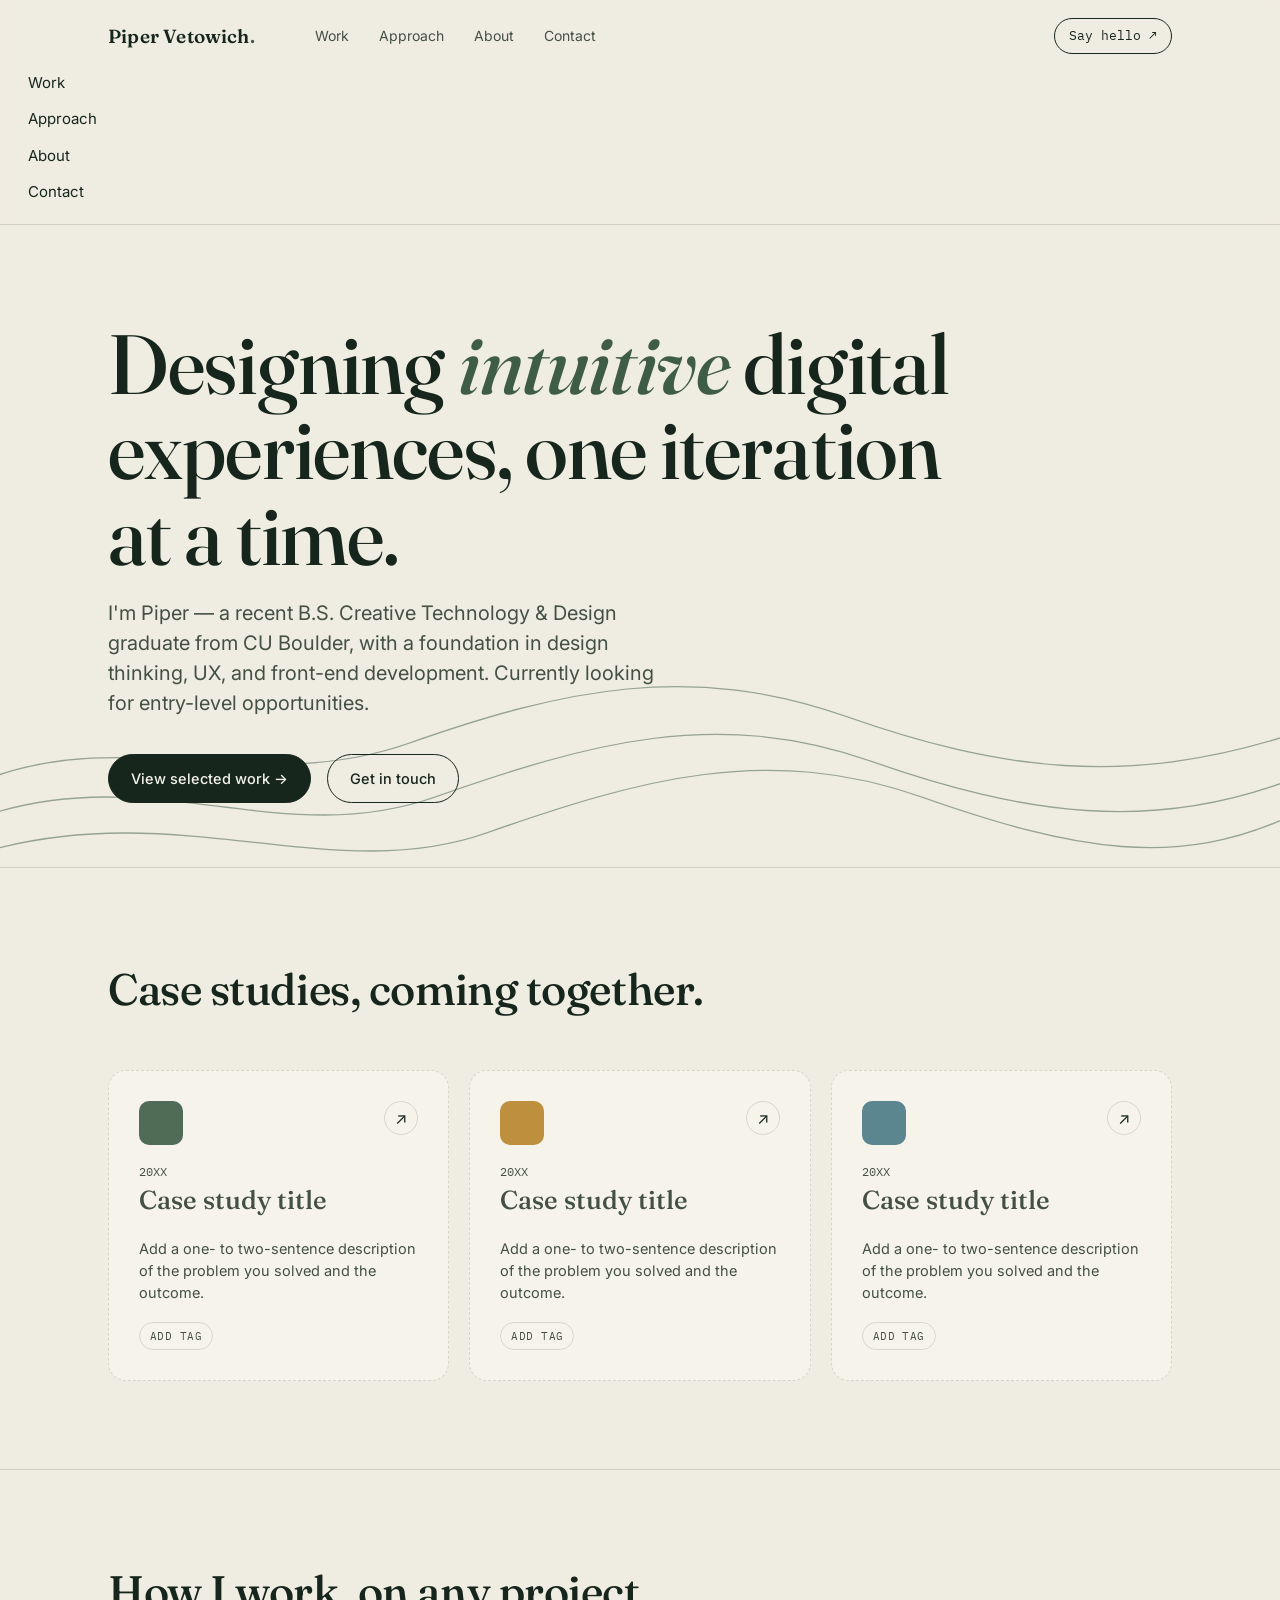
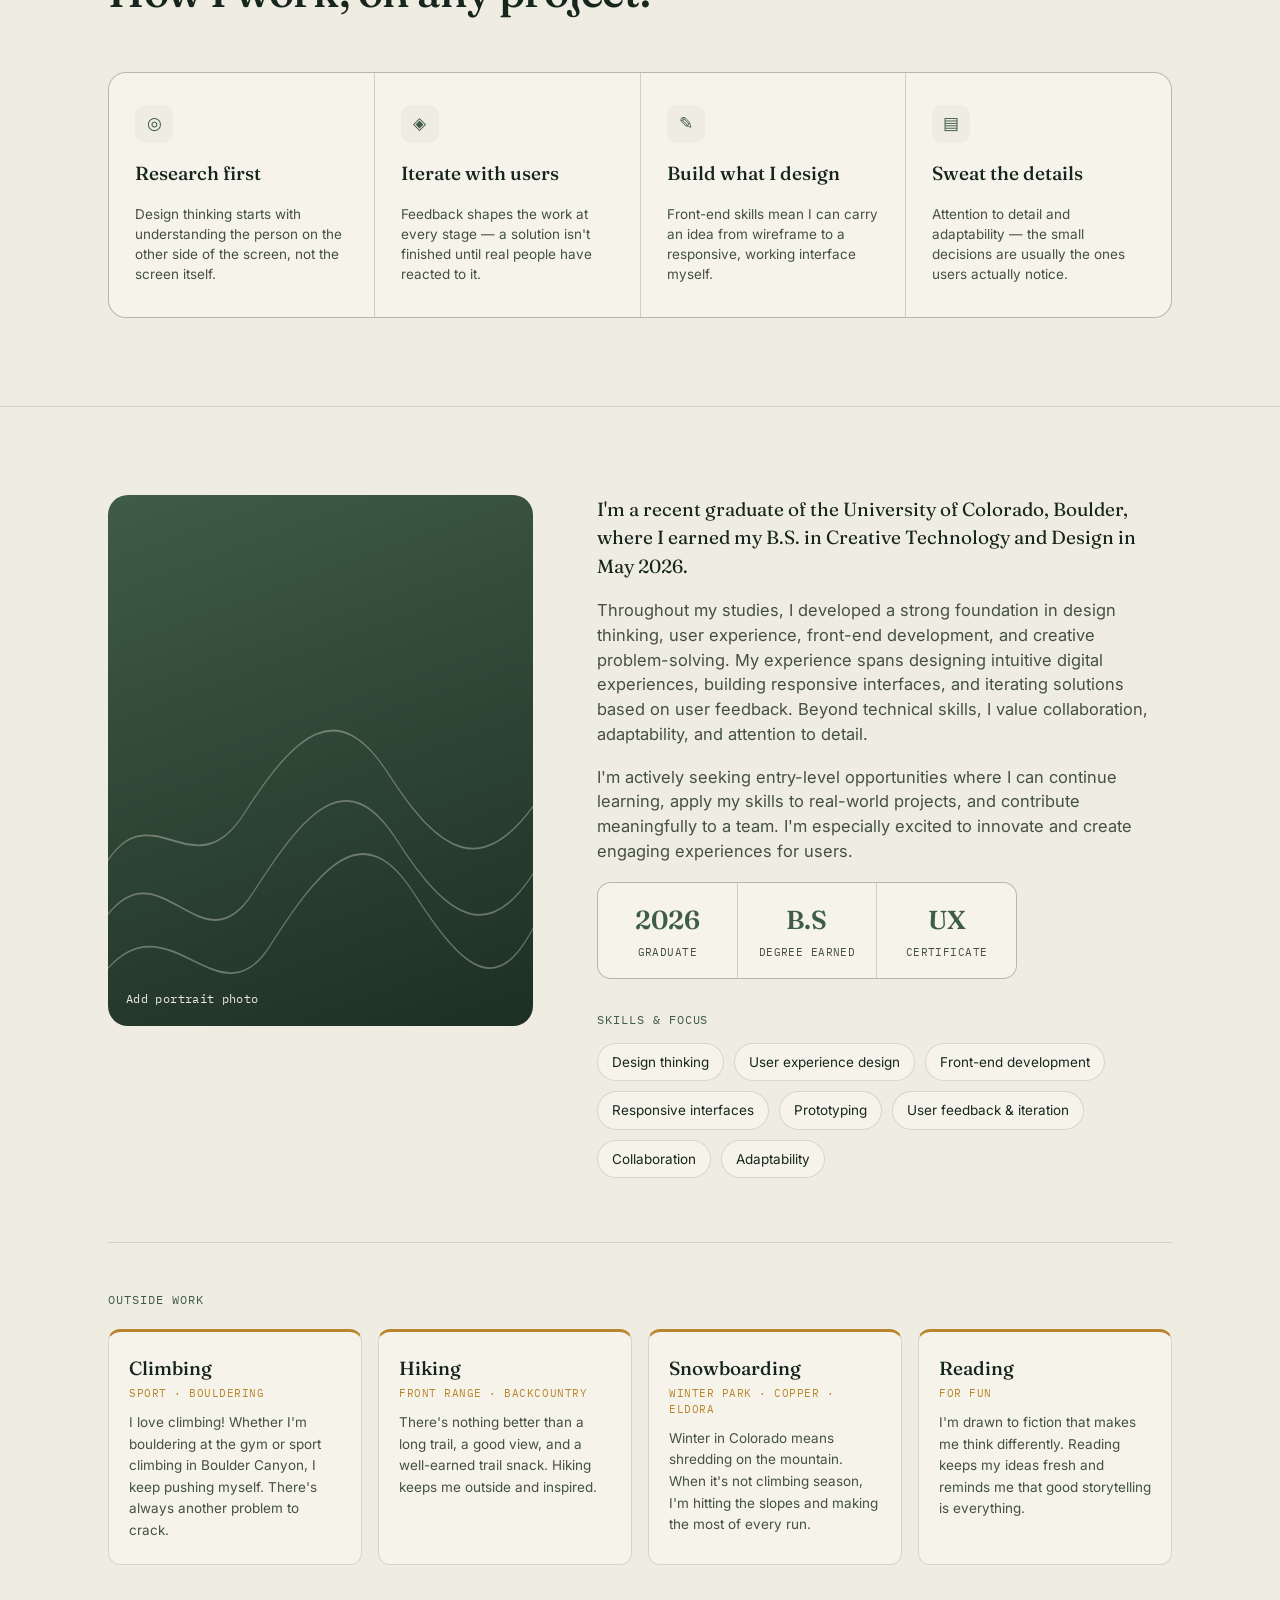
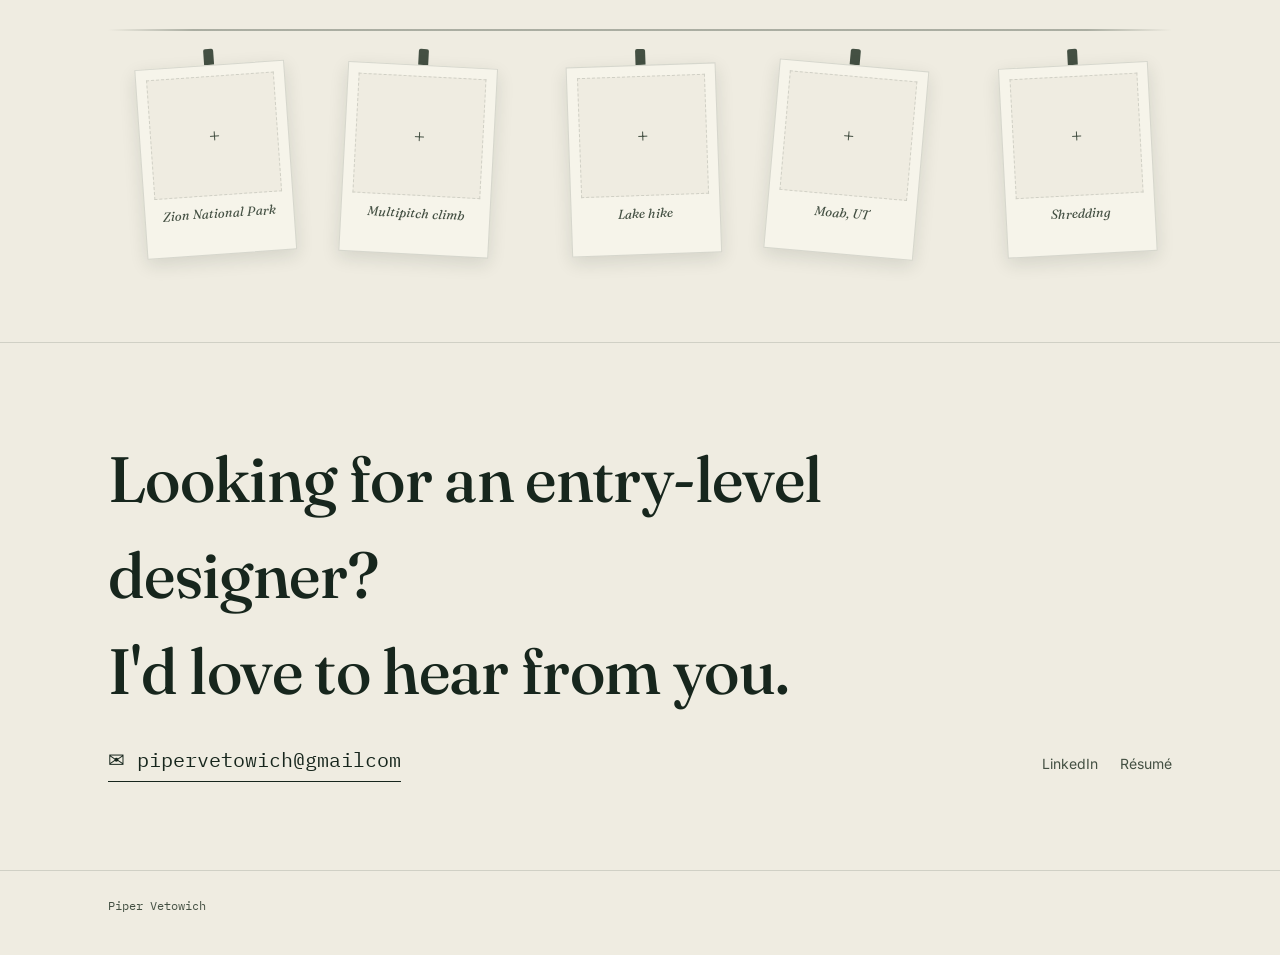
==== index.html @ 716a8a39 "Created portfolio" ====
<!doctype html>
<html lang="en">
<head>
<meta charset="UTF-8" />
<meta name="viewport" content="width=device-width, initial-scale=1.0" />
<title>Piper Vetowich — UX Designer</title>
<meta name="description" content="Piper Vetowich, UX / Product Designer based in Boulder, CO." />
<link rel="preconnect" href="https://fonts.googleapis.com" />
<link rel="preconnect" href="https://fonts.gstatic.com" crossorigin />
<link href="https://fonts.googleapis.com/css2?family=Fraunces:ital,opsz,wght@0,9..144,400;0,9..144,500;0,9..144,600;1,9..144,500&family=Inter:wght@400;500;600&family=IBM+Plex+Mono:wght@400;500&display=swap" rel="stylesheet" />
<link rel="stylesheet" href="style.css" />
</head>
<body>

<!-- NAV -->
<header class="portfolio__nav">
  <div class="portfolio__nav-inner">
    <a href="#top" class="portfolio__mark">Piper Vetowich<span>.</span></a>
    <nav class="portfolio__links">
      <a href="#work">Work</a>
      <a href="#approach">Approach</a>
      <a href="#about">About</a>
      <a href="#contact">Contact</a>
    </nav>
    <a href="#contact" class="portfolio__nav-cta">Say hello ↗</a>
    <button class="portfolio__burger" id="burgerBtn" aria-label="Toggle menu" aria-expanded="false">☰</button>
  </div>
  <div class="portfolio__mobile-menu" id="mobileMenu" hidden>
    <a href="#work">Work</a>
    <a href="#approach">Approach</a>
    <a href="#about">About</a>
    <a href="#contact">Contact</a>
  </div>
</header>

<!-- HERO -->
<section class="portfolio__hero" id="top">
  <svg class="portfolio__hero-contour" viewBox="0 0 1000 400" preserveAspectRatio="none" aria-hidden="true" style="opacity:.5">
    <path d="M-10 320 C 120 260, 220 360, 340 300 S 560 200, 680 260 S 900 340, 1010 280" fill="none" stroke="currentColor" stroke-width="1.4"/>
    <path d="M-10 360 C 140 300, 260 400, 380 340 S 600 240, 720 300 S 920 380, 1010 320" fill="none" stroke="currentColor" stroke-width="1.4"/>
    <path d="M-10 280 C 100 220, 200 300, 320 240 S 540 150, 660 210 S 880 290, 1010 230" fill="none" stroke="currentColor" stroke-width="1.4"/>
  </svg>
  <div class="portfolio__shell portfolio__hero-inner">
    <h1>Designing <em>intuitive</em> digital experiences, one iteration at a time.</h1>
    <p class="portfolio__hero-sub">
      I'm Piper — a recent B.S. Creative Technology &amp; Design graduate from CU Boulder, with a foundation in
      design thinking, UX, and front-end development. Currently looking for entry-level opportunities.
    </p>
    <div class="portfolio__hero-actions">
      <a class="portfolio__btn portfolio__btn--primary" href="#work">View selected work →</a>
      <a class="portfolio__btn portfolio__btn--ghost" href="#contact">Get in touch</a>
    </div>
  </div>
</section>

<!-- WORK -->
<section class="portfolio__section" id="work">
  <div class="portfolio__shell">
    <div class="portfolio__section-head">
      <div>

        <h2>Case studies, coming together.</h2>
      </div>
    </div>
    <div class="portfolio__grid">

      <!-- ⟵ ADD YOUR REAL CASE STUDY — duplicate this card for each project -->
      <a class="portfolio__card portfolio__card--placeholder" href="#project-1">
        <div class="portfolio__card-top">
          <div class="portfolio__card-swatch" style="background:var(--pv-moss)"></div>
          <div class="portfolio__card-arrow">↗</div>
        </div>
        <div>
          <div class="portfolio__card-year">20XX</div>
          <h3>Case study title</h3>
        </div>
        <p>Add a one- to two-sentence description of the problem you solved and the outcome.</p>
        <div class="portfolio__tags"><span class="portfolio__tag">Add tag</span></div>
      </a>

      <a class="portfolio__card portfolio__card--placeholder" href="#project-2">
        <div class="portfolio__card-top">
          <div class="portfolio__card-swatch" style="background:var(--pv-gold)"></div>
          <div class="portfolio__card-arrow">↗</div>
        </div>
        <div>
          <div class="portfolio__card-year">20XX</div>
          <h3>Case study title</h3>
        </div>
        <p>Add a one- to two-sentence description of the problem you solved and the outcome.</p>
        <div class="portfolio__tags"><span class="portfolio__tag">Add tag</span></div>
      </a>

      <a class="portfolio__card portfolio__card--placeholder" href="#project-3">
        <div class="portfolio__card-top">
          <div class="portfolio__card-swatch" style="background:var(--pv-sky)"></div>
          <div class="portfolio__card-arrow">↗</div>
        </div>
        <div>
          <div class="portfolio__card-year">20XX</div>
          <h3>Case study title</h3>
        </div>
        <p>Add a one- to two-sentence description of the problem you solved and the outcome.</p>
        <div class="portfolio__tags"><span class="portfolio__tag">Add tag</span></div>
      </a>

    </div>
  </div>
</section>

<!-- APPROACH -->
<section class="portfolio__section" id="approach">
  <div class="portfolio__shell">
    <div class="portfolio__section-head">
      <div>
        <h2>How I work, on any project.</h2>
      </div>
    </div>
    <div class="portfolio__principles">
      <div class="portfolio__principle">
        <div class="portfolio__principle-icon">◎</div>
        <h3>Research first</h3>
        <p>Design thinking starts with understanding the person on the other side of the screen, not the screen itself.</p>
      </div>
      <div class="portfolio__principle">
        <div class="portfolio__principle-icon">◈</div>
        <h3>Iterate with users</h3>
        <p>Feedback shapes the work at every stage — a solution isn't finished until real people have reacted to it.</p>
      </div>
      <div class="portfolio__principle">
        <div class="portfolio__principle-icon">✎</div>
        <h3>Build what I design</h3>
        <p>Front-end skills mean I can carry an idea from wireframe to a responsive, working interface myself.</p>
      </div>
      <div class="portfolio__principle">
        <div class="portfolio__principle-icon">▤</div>
        <h3>Sweat the details</h3>
        <p>Attention to detail and adaptability — the small decisions are usually the ones users actually notice.</p>
      </div>
    </div>
  </div>
</section>

<!-- ABOUT -->
<section class="portfolio__section" id="about">
  <div class="portfolio__shell portfolio__about">
    <div class="portfolio__portrait">
      <!-- ⟵ ADD YOUR PHOTO — replace this block with <img src="your-photo.jpg" alt="..."> -->
      <svg viewBox="0 0 1000 400" preserveAspectRatio="none" aria-hidden="true">
        <path d="M-10 320 C 120 260, 220 360, 340 300 S 560 200, 680 260 S 900 340, 1010 280" fill="none" stroke="currentColor" stroke-width="1.4"/>
        <path d="M-10 360 C 140 300, 260 400, 380 340 S 600 240, 720 300 S 920 380, 1010 320" fill="none" stroke="currentColor" stroke-width="1.4"/>
        <path d="M-10 280 C 100 220, 200 300, 320 240 S 540 150, 660 210 S 880 290, 1010 230" fill="none" stroke="currentColor" stroke-width="1.4"/>
      </svg>
      <div class="portfolio__portrait-label">Add portrait photo</div>
    </div>
    <div class="portfolio__about-body">
      <p>
        I'm a recent graduate of the University of Colorado, Boulder, where I earned my B.S. in Creative
        Technology and Design in May 2026.
      </p>
      <p>
        Throughout my studies, I developed a strong foundation in design thinking, user experience, front-end
        development, and creative problem-solving. My experience spans designing intuitive digital experiences,
        building responsive interfaces, and iterating solutions based on user feedback. Beyond technical
        skills, I value collaboration, adaptability, and attention to detail.
      </p>
      <p>
        I'm actively seeking entry-level opportunities where I can continue learning, apply my skills to
        real-world projects, and contribute meaningfully to a team. I'm especially excited to innovate and
        create engaging experiences for users.
      </p>

      <!-- ⟵ ADD YOUR REAL NUMBERS -->
      <div class="portfolio__stats-row">
        <div class="portfolio__stat">
          <div class="portfolio__stat-num">2026</div>
          <div class="portfolio__stat-label">Graduate</div>
        </div>
        <div class="portfolio__stat">
          <div class="portfolio__stat-num">B.S</div>
          <div class="portfolio__stat-label">degree earned</div>
        </div>
        <div class="portfolio__stat">
          <div class="portfolio__stat-num">UX</div>
          <div class="portfolio__stat-label">Certificate</div>
        </div>
      </div>

      <div class="portfolio__skills-label">Skills &amp; focus</div>
      <div class="portfolio__skills">
        <span class="portfolio__skill">Design thinking</span>
        <span class="portfolio__skill">User experience design</span>
        <span class="portfolio__skill">Front-end development</span>
        <span class="portfolio__skill">Responsive interfaces</span>
        <span class="portfolio__skill">Prototyping</span>
        <span class="portfolio__skill">User feedback &amp; iteration</span>
        <span class="portfolio__skill">Collaboration</span>
        <span class="portfolio__skill">Adaptability</span>
      </div>
    </div>
  </div>

  <!-- Outside work / interests -->
  <div class="portfolio__shell">
    <div class="portfolio__interests">
      <span class="portfolio__eyebrow-sm">Outside work</span>
      <div class="portfolio__interests-grid">
        <div class="portfolio__interest-card">
          <h3>Climbing</h3>
          <div class="portfolio__interest-detail">Sport · Bouldering</div>
          <p>I love climbing! Whether I'm bouldering at the gym or sport climbing in Boulder Canyon, I keep pushing myself. There's always another problem to crack.</p>
        </div>
        <div class="portfolio__interest-card">
          <h3>Hiking</h3>
          <div class="portfolio__interest-detail">Front Range · Backcountry</div>
          <p>There's nothing better than a long trail, a good view, and a well-earned trail snack. Hiking keeps me outside and inspired.</p>
        </div>
        <div class="portfolio__interest-card">
          <h3>Snowboarding</h3>
          <div class="portfolio__interest-detail">Winter Park · Copper · Eldora</div>
          <p>Winter in Colorado means shredding on the mountain. When it's not climbing season, I'm hitting the slopes and making the most of every run.</p>
        </div>
        <div class="portfolio__interest-card">
          <h3>Reading</h3>
          <div class="portfolio__interest-detail">For Fun</div>
          <p>I'm drawn to fiction that makes me think differently. Reading keeps my ideas fresh and reminds me that good storytelling is everything.</p>
        </div>
      </div>
    </div>

    <!-- ⟵ ADD YOUR PHOTOS — replace each "+" placeholder with <img src="..."> -->
    <div class="portfolio__polaroids">
      <div class="portfolio__polaroid-line"></div>
      <div class="portfolio__polaroid" style="--rot:-4deg">
        <div class="portfolio__polaroid-clip"></div>
        <div class="portfolio__polaroid-card">
          <div class="portfolio__polaroid-img"><span>+</span></div>
          <p>Zion National Park</p>
        </div>
      </div>
      <div class="portfolio__polaroid" style="--rot:3deg">
        <div class="portfolio__polaroid-clip"></div>
        <div class="portfolio__polaroid-card">
          <div class="portfolio__polaroid-img"><span>+</span></div>
          <p>Multipitch climb</p>
        </div>
      </div>
      <div class="portfolio__polaroid" style="--rot:-2deg">
        <div class="portfolio__polaroid-clip"></div>
        <div class="portfolio__polaroid-card">
          <div class="portfolio__polaroid-img"><span>+</span></div>
          <p>Lake hike</p>
        </div>
      </div>
      <div class="portfolio__polaroid" style="--rot:5deg">
        <div class="portfolio__polaroid-clip"></div>
        <div class="portfolio__polaroid-card">
          <div class="portfolio__polaroid-img"><span>+</span></div>
          <p>Moab, UT</p>
        </div>
      </div>
      <div class="portfolio__polaroid" style="--rot:-3deg">
        <div class="portfolio__polaroid-clip"></div>
        <div class="portfolio__polaroid-card">
          <div class="portfolio__polaroid-img"><span>+</span></div>
          <p>Shredding</p>
        </div>
      </div>
    </div>
  </div>
</section>

<section class="portfolio__section portfolio__contact" id="contact">
  <div class="portfolio__shell">
    <h2>Looking for an entry-level designer? <br />I'd love to hear from you.</h2>
    <div class="portfolio__contact-row">
      <a class="portfolio__email" href="mailto:hello@pipervetowich.com">✉ pipervetowich@gmailcom</a>
      <div class="portfolio__social">
        <a href="https://www.linkedin.com/in/piper-vetowich">LinkedIn</a>
        <a href="#">Résumé</a>
      </div>
    </div>
  </div>
</section>

<footer class="portfolio__footer">
  <div class="portfolio__shell portfolio__footer-inner">
    <span>Piper Vetowich</span>
  </div>
</footer>

<script>
  const burgerBtn = document.getElementById('burgerBtn');
  const mobileMenu = document.getElementById('mobileMenu');
  burgerBtn.addEventListener('click', () => {
    const isHidden = mobileMenu.hasAttribute('hidden');
    if (isHidden) {
      mobileMenu.removeAttribute('hidden');
      burgerBtn.setAttribute('aria-expanded', 'true');
    } else {
      mobileMenu.setAttribute('hidden', '');
      burgerBtn.setAttribute('aria-expanded', 'false');
    }
  });
  mobileMenu.querySelectorAll('a').forEach((a) =>
    a.addEventListener('click', () => {
      mobileMenu.setAttribute('hidden', '');
      burgerBtn.setAttribute('aria-expanded', 'false');
    })
  );
</script>
</body>
</html>
---- style.css ----
:root {
  --pv-paper: #efece1;
  --pv-paper-raised: #f6f4ea;
  --pv-ink: #17261d;
  --pv-ink-soft: #445043;
  --pv-moss: #3f5c46;
  --pv-gold: #b9852c;
  --pv-sky: #4c7a85;
  --pv-clay: #a15b3a;
  --pv-line: rgba(23, 38, 29, 0.14);
  --pv-serif: 'Fraunces', Georgia, serif;
  --pv-sans: 'Inter', -apple-system, BlinkMacSystemFont, sans-serif;
  --pv-mono: 'IBM Plex Mono', ui-monospace, monospace;
}

* { box-sizing: border-box; }

html { scroll-behavior: smooth; }

body {
  margin: 0;
  background: var(--pv-paper);
  color: var(--pv-ink);
  font-family: var(--pv-sans);
  line-height: 1.5;
  -webkit-font-smoothing: antialiased;
}

a { color: inherit; text-decoration: none; }
button { font-family: inherit; cursor: pointer; }
img { max-width: 100%; display: block; }

.portfolio__shell { max-width: 1120px; margin: 0 auto; padding: 0 28px; }

/* ---------- nav ---------- */
.portfolio__nav {
  position: sticky; top: 0; z-index: 40;
  backdrop-filter: blur(8px);
  background: rgba(239, 236, 225, 0.86);
  border-bottom: 1px solid var(--pv-line);
}
.portfolio__nav-inner {
  display: flex; align-items: center; justify-content: space-between;
  padding: 18px 28px; max-width: 1120px; margin: 0 auto; gap: 20px;
}
.portfolio__mark {
  font-family: var(--pv-serif); font-weight: 600; font-size: 19px;
  letter-spacing: 0.01em;
}
.portfolio__mark span { color: var(--pv-moss); }
.portfolio__links { display: flex; gap: 30px; margin-right: auto; margin-left: 40px; }
.portfolio__links a {
  font-size: 14px; color: var(--pv-ink-soft); position: relative; padding: 4px 0;
}
.portfolio__links a:hover { color: var(--pv-ink); }
.portfolio__nav-cta {
  font-size: 13px; font-family: var(--pv-mono); color: var(--pv-ink);
  border: 1px solid var(--pv-ink); border-radius: 999px;
  padding: 7px 14px; display: inline-flex; align-items: center; gap: 6px;
  transition: background 0.2s ease, color 0.2s ease;
}
.portfolio__nav-cta:hover { background: var(--pv-ink); color: var(--pv-paper); }
.portfolio__burger {
  display: none; background: none; border: none; padding: 6px; font-size: 20px;
}
.portfolio__mobile-menu {
  padding: 0 28px 20px; display: flex; flex-direction: column; gap: 14px;
}
.portfolio__mobile-menu a { font-size: 15px; }

/* ---------- hero ---------- */
.portfolio__hero { position: relative; overflow: hidden; padding: 96px 0 64px; }
.portfolio__hero-contour {
  position: absolute; inset: auto 0 -20px 0; height: 360px; width: 100%;
  color: var(--pv-moss); z-index: 0;
}
.portfolio__hero-inner { position: relative; z-index: 1; }
.portfolio__eyebrow {
  font-family: var(--pv-mono); font-size: 12.5px; letter-spacing: 0.08em;
  text-transform: uppercase; color: var(--pv-moss); display: flex;
  align-items: center; gap: 10px; margin-bottom: 22px;
}
.portfolio__eyebrow::before { content: ''; width: 26px; height: 1px; background: var(--pv-moss); }
.portfolio__hero h1 {
  font-family: var(--pv-serif); font-weight: 500; font-size: clamp(44px, 7vw, 84px);
  line-height: 1.02; margin: 0 0 20px; letter-spacing: -0.01em; max-width: 900px;
}
.portfolio__hero h1 em { font-style: italic; color: var(--pv-moss); }
.portfolio__hero-sub {
  font-size: clamp(17px, 2vw, 20px); color: var(--pv-ink-soft);
  max-width: 560px; margin: 0 0 36px;
}
.portfolio__hero-actions { display: flex; gap: 16px; flex-wrap: wrap; align-items: center; }
.portfolio__btn {
  font-size: 14.5px; font-weight: 500; padding: 13px 22px; border-radius: 999px;
  display: inline-flex; align-items: center; gap: 8px; border: 1px solid var(--pv-ink);
  transition: all 0.2s ease;
}
.portfolio__btn--primary { background: var(--pv-ink); color: var(--pv-paper-raised); }
.portfolio__btn--primary:hover { background: var(--pv-moss); border-color: var(--pv-moss); }
.portfolio__btn--ghost { color: var(--pv-ink); }
.portfolio__btn--ghost:hover { background: var(--pv-ink); color: var(--pv-paper); }

/* ---------- section shared ---------- */
.portfolio__section { padding: 88px 0; position: relative; border-top: 1px solid var(--pv-line); }
.portfolio__section-head {
  display: flex; justify-content: space-between; align-items: flex-end;
  gap: 24px; margin-bottom: 48px; flex-wrap: wrap;
}
.portfolio__eyebrow-sm {
  font-family: var(--pv-mono); font-size: 12px; text-transform: uppercase;
  letter-spacing: 0.08em; color: var(--pv-moss); margin-bottom: 10px; display: block;
}
.portfolio__section-head h2 {
  font-family: var(--pv-serif); font-weight: 500; font-size: clamp(30px, 4vw, 44px);
  margin: 0; letter-spacing: -0.01em;
}
.portfolio__section-note { max-width: 340px; font-size: 14.5px; color: var(--pv-ink-soft); }

/* ---------- work grid ---------- */
.portfolio__grid { display: grid; grid-template-columns: 1fr 1fr 1fr; gap: 20px; }
.portfolio__card {
  background: var(--pv-paper-raised); border: 1px solid var(--pv-line); border-radius: 18px;
  padding: 30px; display: flex; flex-direction: column; gap: 18px;
  transition: transform 0.25s ease, box-shadow 0.25s ease; position: relative; overflow: hidden;
}
.portfolio__card:hover { transform: translateY(-4px); box-shadow: 0 18px 40px -20px rgba(23,38,29,0.35); }
.portfolio__card--placeholder { border-style: dashed; }
.portfolio__card--placeholder h3 { color: var(--pv-ink-soft); }
.portfolio__card-top { display: flex; justify-content: space-between; align-items: flex-start; }
.portfolio__card-swatch { width: 44px; height: 44px; border-radius: 10px; flex-shrink: 0; opacity: 0.9; }
.portfolio__card-arrow {
  width: 34px; height: 34px; border-radius: 999px; border: 1px solid var(--pv-line);
  display: flex; align-items: center; justify-content: center; flex-shrink: 0;
  transition: background 0.2s ease, border-color 0.2s ease, transform 0.2s ease, color 0.2s ease;
}
.portfolio__card:hover .portfolio__card-arrow {
  background: var(--pv-ink); border-color: var(--pv-ink); color: var(--pv-paper); transform: rotate(45deg);
}
.portfolio__card h3 { font-family: var(--pv-serif); font-size: 26px; font-weight: 500; margin: 0; }
.portfolio__card-year { font-family: var(--pv-mono); font-size: 12px; color: var(--pv-ink-soft); }
.portfolio__card p { margin: 0; font-size: 14.5px; color: var(--pv-ink-soft); }
.portfolio__tags { display: flex; gap: 8px; flex-wrap: wrap; margin-top: auto; }
.portfolio__tag {
  font-family: var(--pv-mono); font-size: 11px; text-transform: uppercase;
  letter-spacing: 0.04em; border: 1px solid var(--pv-line); border-radius: 999px;
  padding: 5px 10px; color: var(--pv-ink-soft);
}

/* ---------- approach ---------- */
.portfolio__principles {
  display: grid; grid-template-columns: repeat(4, 1fr); gap: 1px;
  background: var(--pv-line); border: 1px solid var(--pv-line); border-radius: 18px; overflow: hidden;
}
.portfolio__principle { background: var(--pv-paper-raised); padding: 32px 26px; display: flex; flex-direction: column; gap: 16px; }
.portfolio__principle-icon {
  width: 38px; height: 38px; border-radius: 10px; background: var(--pv-paper);
  display: flex; align-items: center; justify-content: center; color: var(--pv-moss); font-size: 17px;
}
.portfolio__principle h3 { font-family: var(--pv-serif); font-size: 19px; font-weight: 500; margin: 0; }
.portfolio__principle p { margin: 0; font-size: 13.5px; color: var(--pv-ink-soft); }

/* ---------- about ---------- */
.portfolio__about { display: grid; grid-template-columns: 0.85fr 1.15fr; gap: 64px; align-items: start; }
.portfolio__portrait {
  aspect-ratio: 4/5; border-radius: 20px; position: relative; overflow: hidden;
  background: linear-gradient(160deg, var(--pv-moss), var(--pv-ink) 120%);
}
.portfolio__portrait img { width: 100%; height: 100%; object-fit: cover; }
.portfolio__portrait svg { position: absolute; inset: 0; width: 100%; height: 100%; color: rgba(239,236,225,0.35); }
.portfolio__portrait-label {
  position: absolute; left: 18px; bottom: 18px; font-family: var(--pv-mono);
  font-size: 12px; color: var(--pv-paper); letter-spacing: 0.03em;
}
.portfolio__about-body p { font-size: 16.5px; color: var(--pv-ink-soft); margin: 0 0 18px; max-width: 560px; }
.portfolio__about-body p:first-child { font-size: 19px; color: var(--pv-ink); font-family: var(--pv-serif); }

.portfolio__stats-row {
  display: grid; grid-template-columns: repeat(3, 1fr); gap: 1px; background: var(--pv-line);
  border: 1px solid var(--pv-line); border-radius: 14px; overflow: hidden; margin: 8px 0 8px; max-width: 420px;
}
.portfolio__stat { background: var(--pv-paper-raised); padding: 18px 14px; text-align: center; }
.portfolio__stat-num { font-family: var(--pv-serif); font-size: 26px; font-weight: 600; color: var(--pv-moss); }
.portfolio__stat-label {
  font-family: var(--pv-mono); font-size: 11px; color: var(--pv-ink-soft); margin-top: 4px;
  text-transform: uppercase; letter-spacing: 0.04em;
}

.portfolio__skills-label {
  font-family: var(--pv-mono); font-size: 12px; text-transform: uppercase;
  letter-spacing: 0.08em; color: var(--pv-moss); margin: 32px 0 14px;
}
.portfolio__skills { display: flex; flex-wrap: wrap; gap: 10px; }
.portfolio__skill { font-size: 13.5px; border: 1px solid var(--pv-line); border-radius: 999px; padding: 8px 14px; background: var(--pv-paper-raised); }

/* ---------- interests ---------- */
.portfolio__interests { margin-top: 64px; padding-top: 48px; border-top: 1px solid var(--pv-line); }
.portfolio__interests-grid { display: grid; grid-template-columns: repeat(4, 1fr); gap: 16px; margin-top: 20px; }
.portfolio__interest-card {
  background: var(--pv-paper-raised); border: 1px solid var(--pv-line); border-top: 3px solid var(--pv-gold);
  border-radius: 12px; padding: 22px 20px; transition: transform 0.2s ease;
}
.portfolio__interest-card:hover { transform: translateY(-3px); }
.portfolio__interest-card h3 { font-family: var(--pv-serif); font-size: 19px; font-weight: 500; margin: 0 0 4px; }
.portfolio__interest-detail {
  font-family: var(--pv-mono); font-size: 10.5px; text-transform: uppercase;
  letter-spacing: 0.05em; color: var(--pv-gold); margin-bottom: 10px;
}
.portfolio__interest-card p { font-size: 13.5px; color: var(--pv-ink-soft); margin: 0; line-height: 1.6; }

/* ---------- polaroid string ---------- */
.portfolio__polaroids {
  display: flex; justify-content: space-between; gap: 16px; margin-top: 56px;
  padding-top: 28px; position: relative; flex-wrap: wrap;
}
.portfolio__polaroid-line {
  position: absolute; top: 8px; left: 0; right: 0; height: 2px;
  background: linear-gradient(90deg, transparent, var(--pv-ink-soft) 8%, var(--pv-ink-soft) 92%, transparent);
  opacity: 0.4;
}
.portfolio__polaroid {
  display: flex; flex-direction: column; align-items: center; position: relative;
  transform-origin: top center; transform: rotate(var(--rot)); transition: transform 0.25s ease; flex: 1;
}
.portfolio__polaroid:hover { transform: rotate(0deg) scale(1.06); z-index: 10; }
.portfolio__polaroid-clip {
  width: 10px; height: 16px; background: var(--pv-ink-soft); border-radius: 2px 2px 0 0; margin-bottom: 0;
}
.portfolio__polaroid-card {
  background: var(--pv-paper-raised); border: 1px solid var(--pv-line);
  padding: 10px 10px 30px; width: 150px; box-shadow: 0 6px 18px rgba(23,38,29,0.12);
}
.portfolio__polaroid-img {
  width: 100%; height: 120px; overflow: hidden; background: var(--pv-paper);
  border: 1px dashed var(--pv-line); display: flex; align-items: center; justify-content: center;
  color: var(--pv-ink-soft); font-family: var(--pv-serif); font-size: 22px;
}
.portfolio__polaroid-img img { width: 100%; height: 100%; object-fit: cover; }
.portfolio__polaroid-card p {
  margin: 8px 0 0; text-align: center; font-family: var(--pv-serif); font-style: italic;
  font-size: 13px; color: var(--pv-ink-soft);
}

/* ---------- contact ---------- */
.portfolio__contact h2 {
  font-family: var(--pv-serif); font-weight: 500; font-size: clamp(34px, 6vw, 64px);
  margin: 0 0 26px; letter-spacing: -0.01em; max-width: 760px;
}
.portfolio__contact-row { display: flex; align-items: center; justify-content: space-between; flex-wrap: wrap; gap: 24px; }
.portfolio__email {
  font-family: var(--pv-mono); font-size: clamp(16px,2.4vw,20px); border-bottom: 1px solid var(--pv-ink);
  padding-bottom: 6px; display: inline-flex; align-items: center; gap: 10px; transition: color 0.2s ease, border-color 0.2s ease;
}
.portfolio__email:hover { color: var(--pv-moss); border-color: var(--pv-moss); }
.portfolio__social { display: flex; gap: 22px; font-size: 14px; color: var(--pv-ink-soft); }
.portfolio__social a:hover { color: var(--pv-ink); }

/* ---------- footer ---------- */
.portfolio__footer { border-top: 1px solid var(--pv-line); padding: 26px 0 40px; }
.portfolio__footer-inner {
  display: flex; justify-content: space-between; align-items: center;
  font-family: var(--pv-mono); font-size: 12px; color: var(--pv-ink-soft); flex-wrap: wrap; gap: 10px;
}

/* ---------- responsive ---------- */
@media (max-width: 860px) {
  .portfolio__links { display: none; }
  .portfolio__nav-cta { display: none; }
  .portfolio__burger { display: flex; }
  .portfolio__grid { grid-template-columns: 1fr; }
  .portfolio__principles { grid-template-columns: 1fr 1fr; }
  .portfolio__about { grid-template-columns: 1fr; }
  .portfolio__portrait { max-width: 280px; }
  .portfolio__interests-grid { grid-template-columns: 1fr 1fr; }
}
@media (max-width: 520px) {
  .portfolio__principles { grid-template-columns: 1fr; }
  .portfolio__interests-grid { grid-template-columns: 1fr; }
  .portfolio__stats-row { grid-template-columns: 1fr; }
  .portfolio__polaroids { justify-content: center; }
  .portfolio__shell { padding: 0 20px; }
  .portfolio__nav-inner { padding: 16px 20px; }
  .portfolio__contact-row { flex-direction: column; align-items: flex-start; }
}
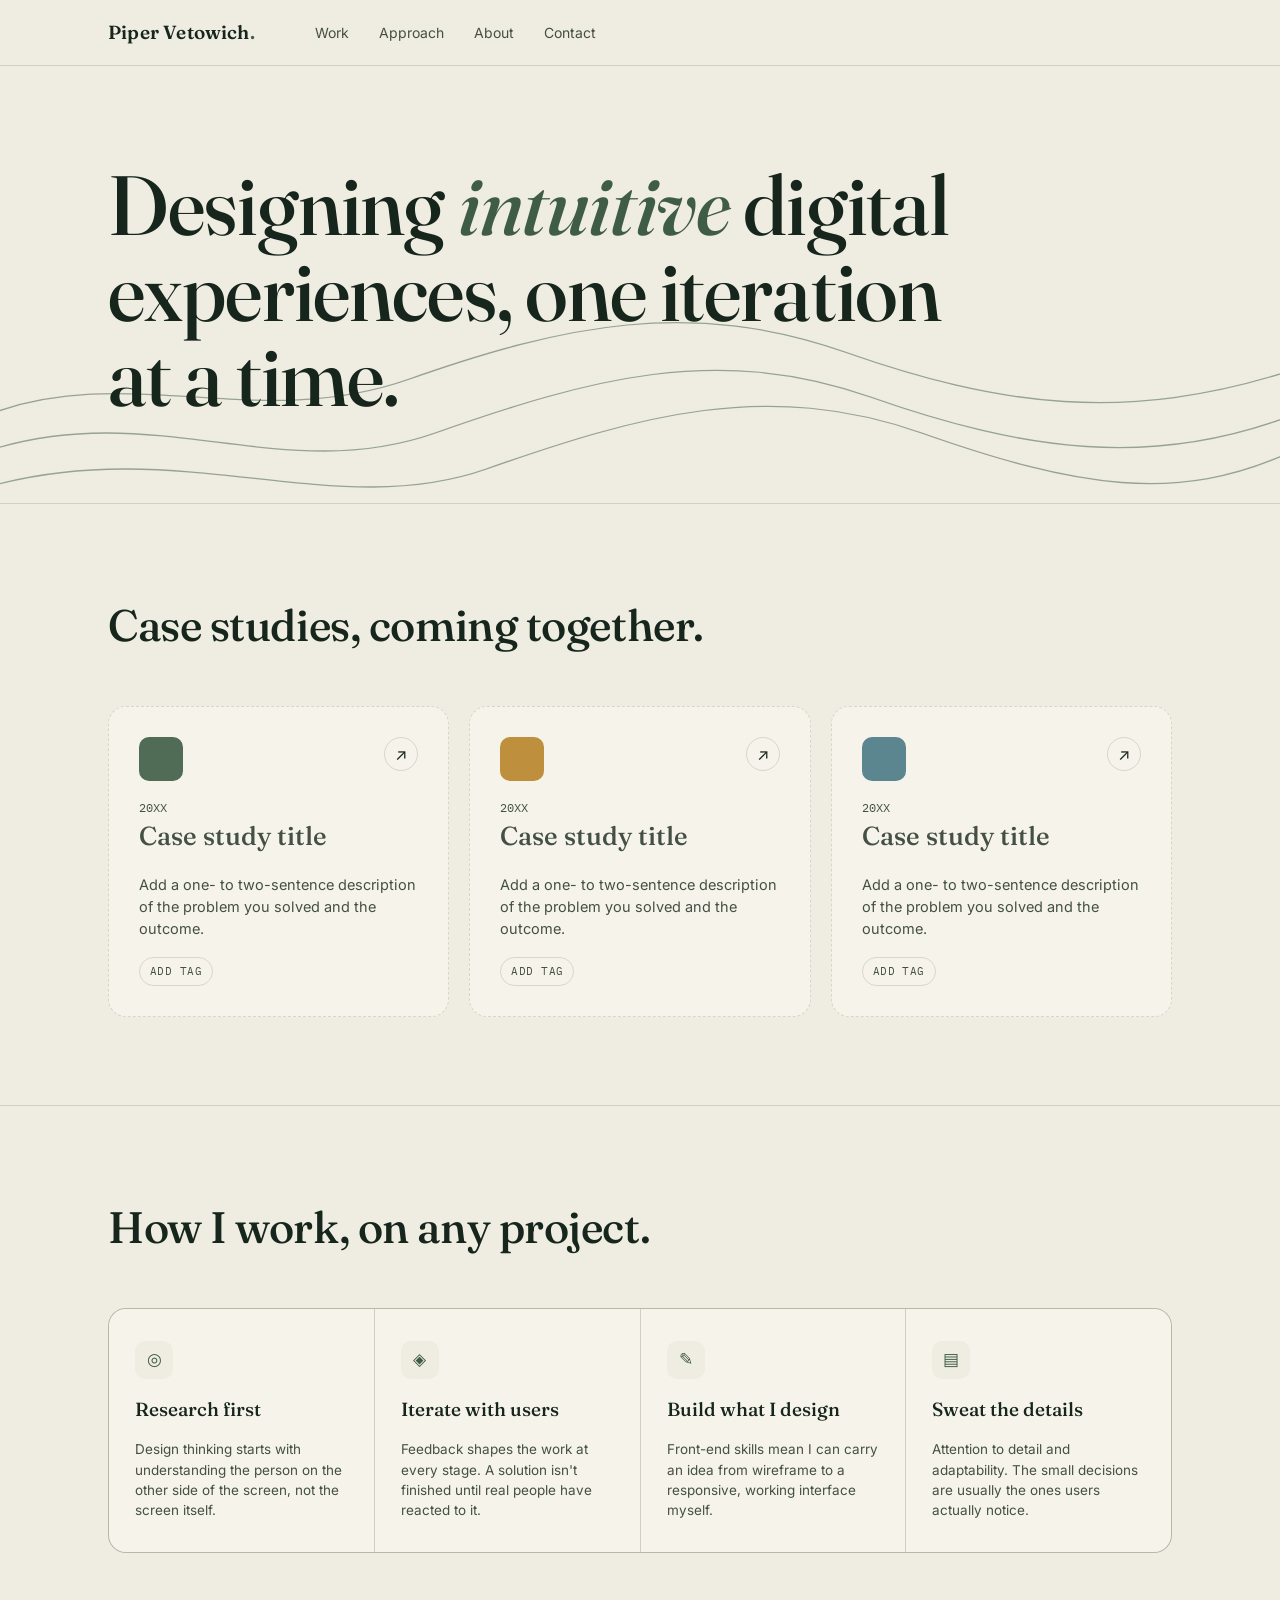
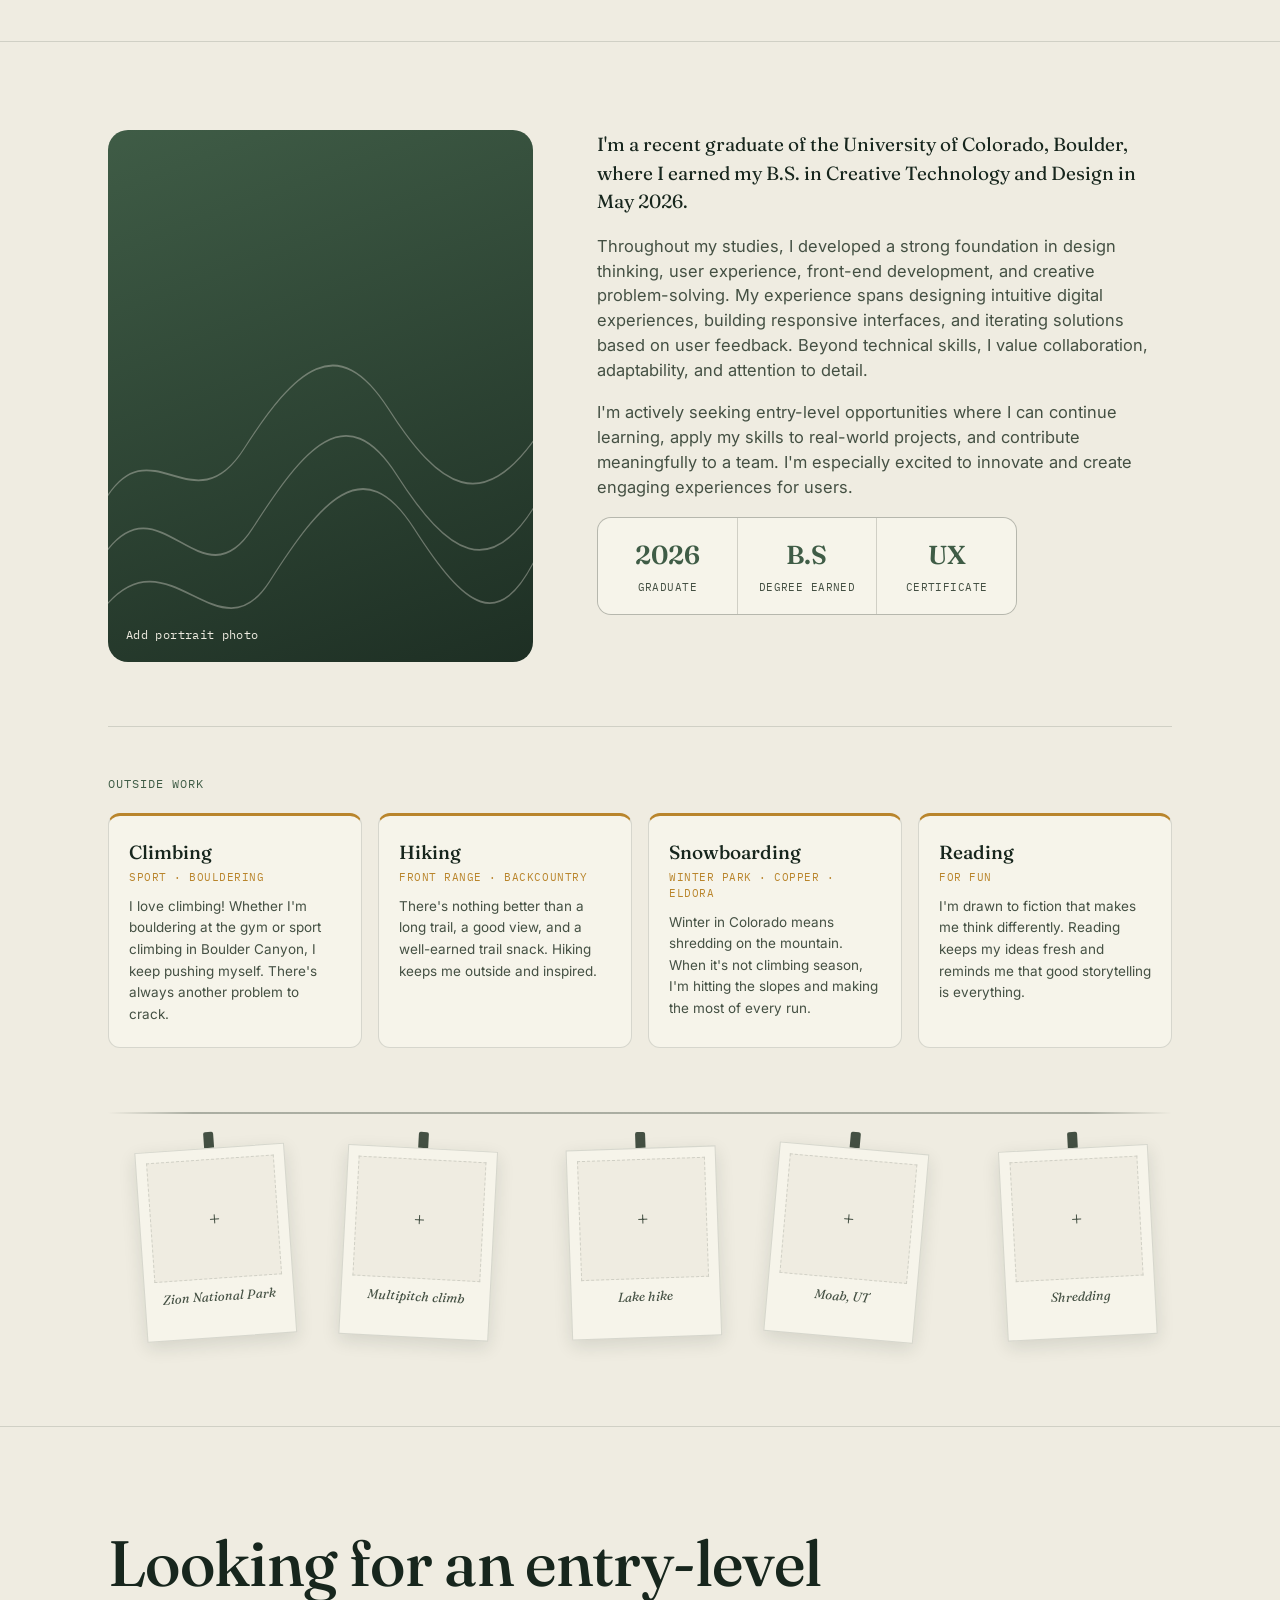
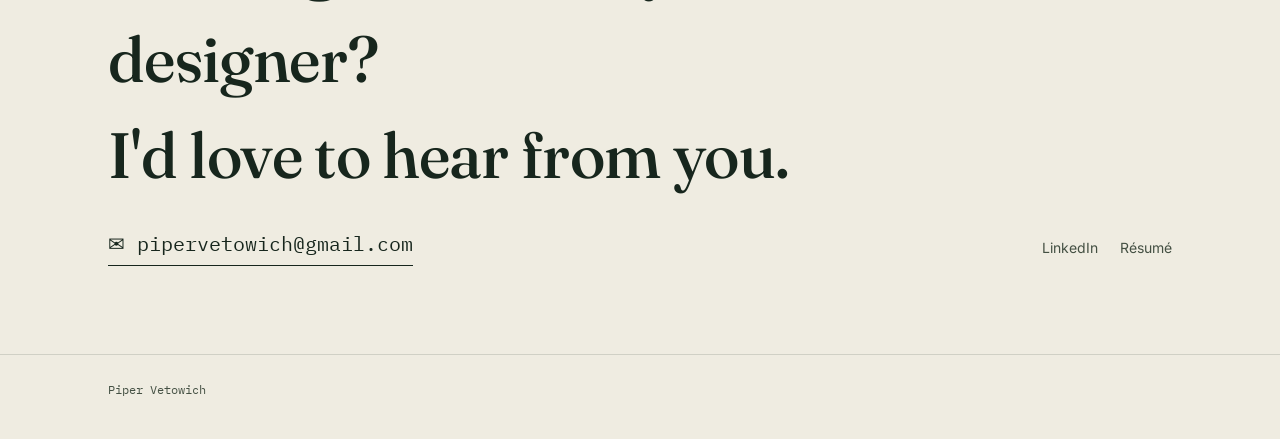
==== commit 149b4d1b: "Update index.html" ====
--- a/index.html
+++ b/index.html
@@ -22,15 +22,7 @@
       <a href="#about">About</a>
       <a href="#contact">Contact</a>
     </nav>
-    <a href="#contact" class="portfolio__nav-cta">Say hello ↗</a>
-    <button class="portfolio__burger" id="burgerBtn" aria-label="Toggle menu" aria-expanded="false">☰</button>
-  </div>
-  <div class="portfolio__mobile-menu" id="mobileMenu" hidden>
-    <a href="#work">Work</a>
-    <a href="#approach">Approach</a>
-    <a href="#about">About</a>
-    <a href="#contact">Contact</a>
-  </div>
+
 </header>
 
 <!-- HERO -->
@@ -42,14 +34,7 @@
   </svg>
   <div class="portfolio__shell portfolio__hero-inner">
     <h1>Designing <em>intuitive</em> digital experiences, one iteration at a time.</h1>
-    <p class="portfolio__hero-sub">
-      I'm Piper — a recent B.S. Creative Technology &amp; Design graduate from CU Boulder, with a foundation in
-      design thinking, UX, and front-end development. Currently looking for entry-level opportunities.
-    </p>
-    <div class="portfolio__hero-actions">
-      <a class="portfolio__btn portfolio__btn--primary" href="#work">View selected work →</a>
-      <a class="portfolio__btn portfolio__btn--ghost" href="#contact">Get in touch</a>
-    </div>
+
   </div>
 </section>
 
@@ -125,7 +110,7 @@
       <div class="portfolio__principle">
         <div class="portfolio__principle-icon">◈</div>
         <h3>Iterate with users</h3>
-        <p>Feedback shapes the work at every stage — a solution isn't finished until real people have reacted to it.</p>
+        <p>Feedback shapes the work at every stage. A solution isn't finished until real people have reacted to it.</p>
       </div>
       <div class="portfolio__principle">
         <div class="portfolio__principle-icon">✎</div>
@@ -135,7 +120,7 @@
       <div class="portfolio__principle">
         <div class="portfolio__principle-icon">▤</div>
         <h3>Sweat the details</h3>
-        <p>Attention to detail and adaptability — the small decisions are usually the ones users actually notice.</p>
+        <p>Attention to detail and adaptability. The small decisions are usually the ones users actually notice.</p>
       </div>
     </div>
   </div>
@@ -185,18 +170,6 @@
           <div class="portfolio__stat-label">Certificate</div>
         </div>
       </div>
-
-      <div class="portfolio__skills-label">Skills &amp; focus</div>
-      <div class="portfolio__skills">
-        <span class="portfolio__skill">Design thinking</span>
-        <span class="portfolio__skill">User experience design</span>
-        <span class="portfolio__skill">Front-end development</span>
-        <span class="portfolio__skill">Responsive interfaces</span>
-        <span class="portfolio__skill">Prototyping</span>
-        <span class="portfolio__skill">User feedback &amp; iteration</span>
-        <span class="portfolio__skill">Collaboration</span>
-        <span class="portfolio__skill">Adaptability</span>
-      </div>
     </div>
   </div>
 
@@ -274,7 +247,7 @@
   <div class="portfolio__shell">
     <h2>Looking for an entry-level designer? <br />I'd love to hear from you.</h2>
     <div class="portfolio__contact-row">
-      <a class="portfolio__email" href="mailto:hello@pipervetowich.com">✉ pipervetowich@gmailcom</a>
+      <a class="portfolio__email" href="mailto:pipervetowich@gmail.com">✉ pipervetowich@gmail.com</a>
       <div class="portfolio__social">
         <a href="https://www.linkedin.com/in/piper-vetowich">LinkedIn</a>
         <a href="#">Résumé</a>
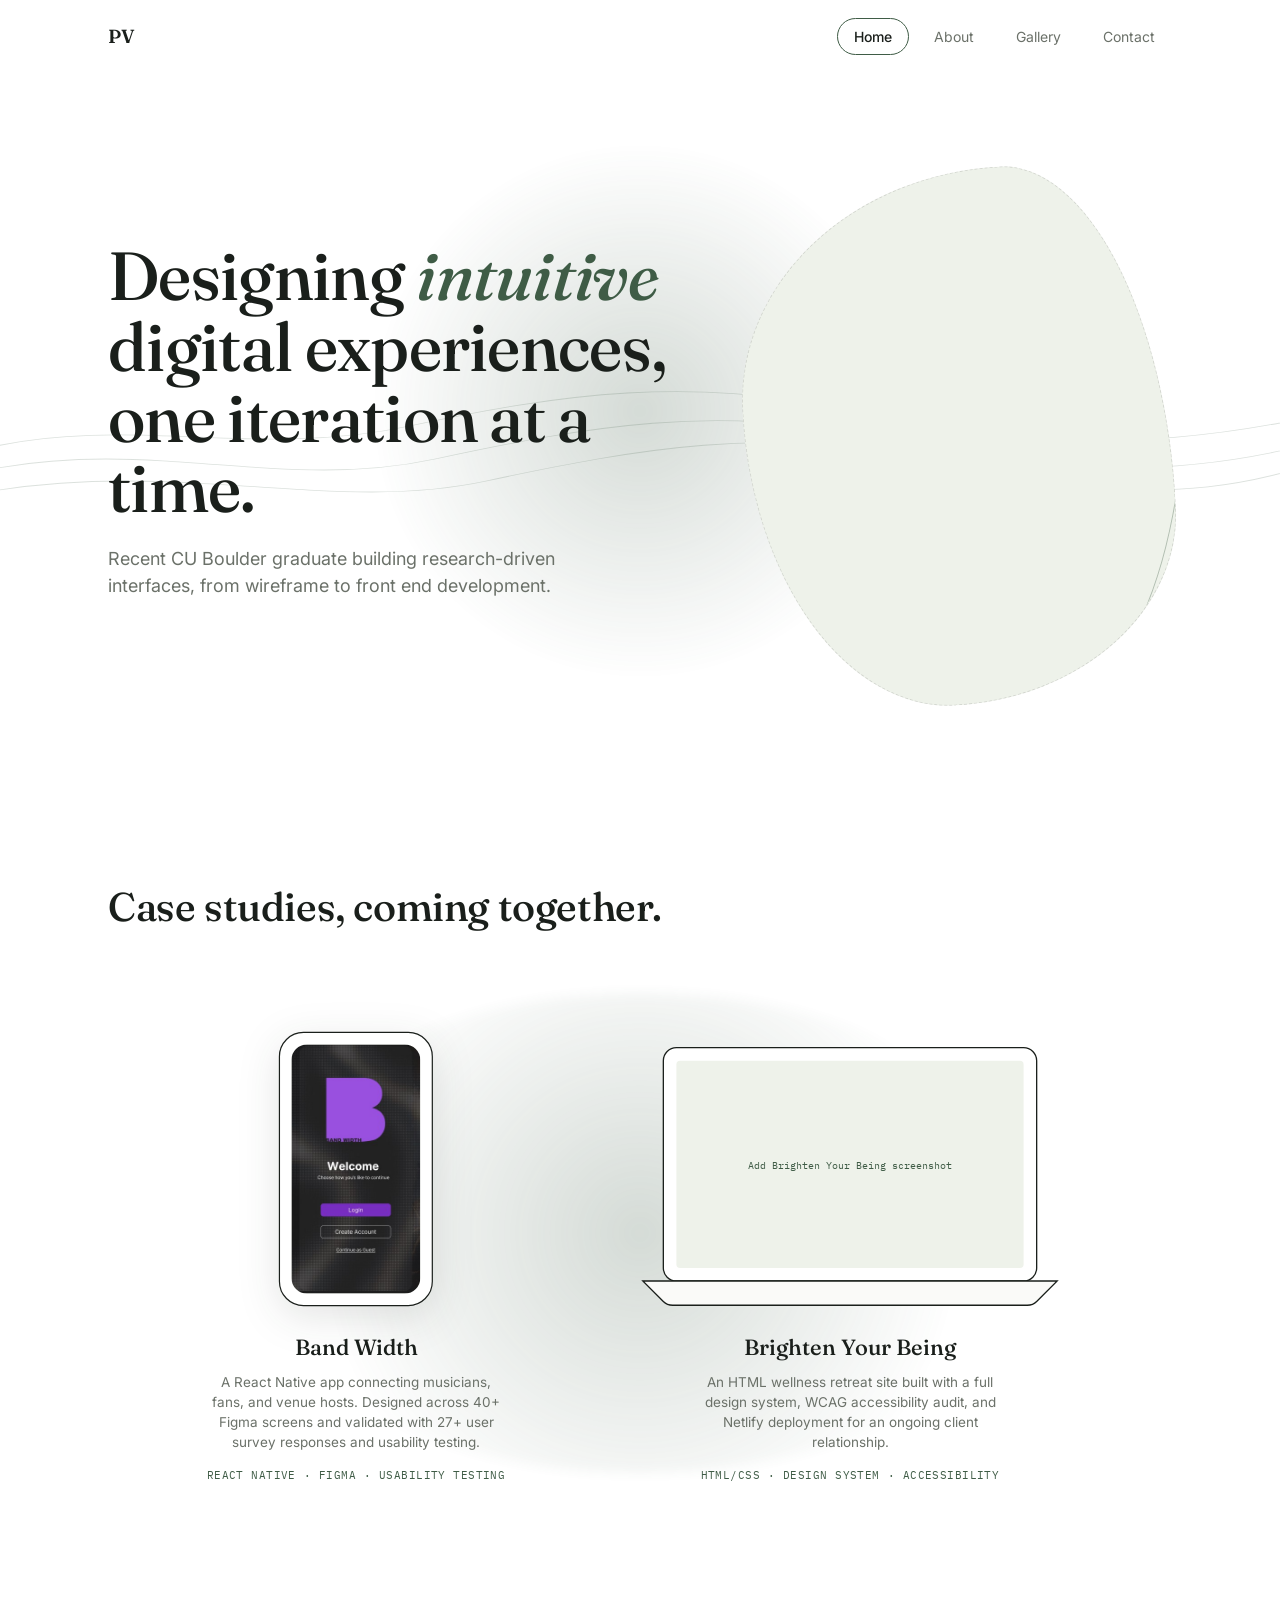
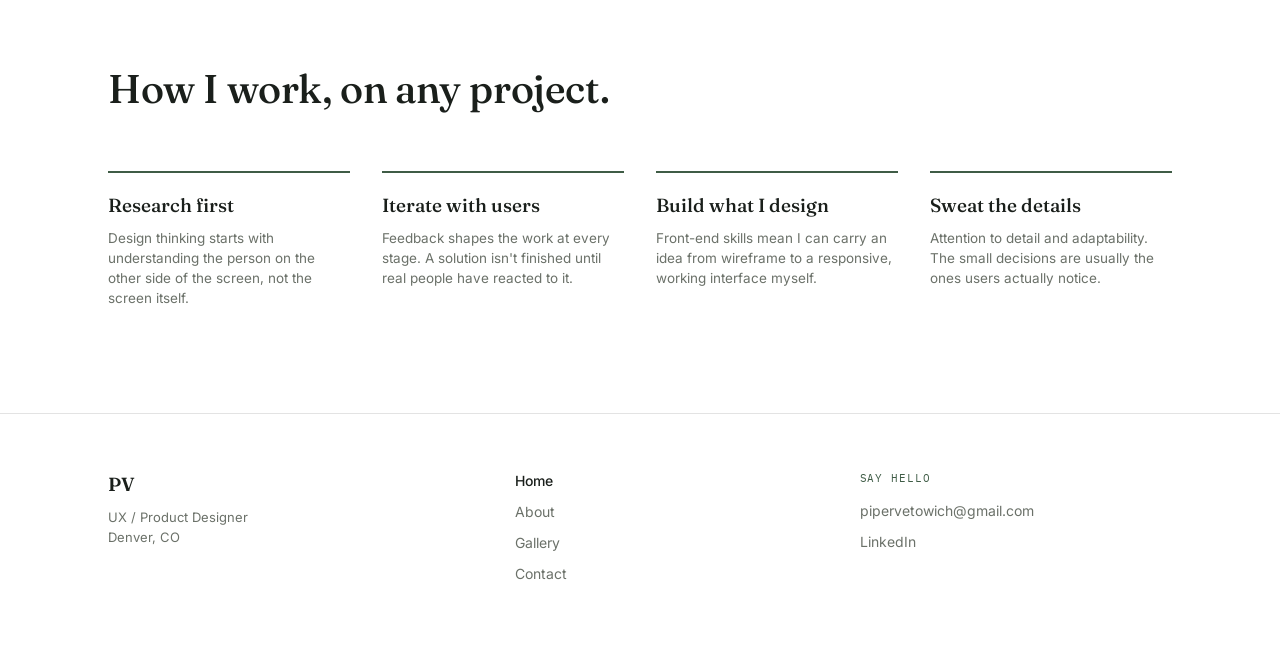
==== commit eaf3dd87: "fixed" ====
--- a/index.html
+++ b/index.html
@@ -3,7 +3,7 @@
 <head>
 <meta charset="UTF-8" />
 <meta name="viewport" content="width=device-width, initial-scale=1.0" />
-<title>Piper Vetowich — UX Designer</title>
+<title>Piper Vetowich</title>
 <meta name="description" content="Piper Vetowich, UX / Product Designer based in Boulder, CO." />
 <link rel="preconnect" href="https://fonts.googleapis.com" />
 <link rel="preconnect" href="https://fonts.gstatic.com" crossorigin />
@@ -15,26 +15,42 @@
 <!-- NAV -->
 <header class="portfolio__nav">
   <div class="portfolio__nav-inner">
-    <a href="#top" class="portfolio__mark">Piper Vetowich<span>.</span></a>
+    <a href="index.html" class="portfolio__mark">PV</a>
     <nav class="portfolio__links">
-      <a href="#work">Work</a>
-      <a href="#approach">Approach</a>
-      <a href="#about">About</a>
-      <a href="#contact">Contact</a>
+      <a href="index.html" class="is-active">Home</a>
+      <a href="about.html">About</a>
+      <a href="gallery.html">Gallery</a>
+      <a href="contact.html">Contact</a>
     </nav>
-
+  </div>
 </header>
 
 <!-- HERO -->
 <section class="portfolio__hero" id="top">
-  <svg class="portfolio__hero-contour" viewBox="0 0 1000 400" preserveAspectRatio="none" aria-hidden="true" style="opacity:.5">
+  <svg class="portfolio__hero-contour" viewBox="0 0 1000 400" preserveAspectRatio="none" aria-hidden="true">
     <path d="M-10 320 C 120 260, 220 360, 340 300 S 560 200, 680 260 S 900 340, 1010 280" fill="none" stroke="currentColor" stroke-width="1.4"/>
     <path d="M-10 360 C 140 300, 260 400, 380 340 S 600 240, 720 300 S 920 380, 1010 320" fill="none" stroke="currentColor" stroke-width="1.4"/>
     <path d="M-10 280 C 100 220, 200 300, 320 240 S 540 150, 660 210 S 880 290, 1010 230" fill="none" stroke="currentColor" stroke-width="1.4"/>
   </svg>
-  <div class="portfolio__shell portfolio__hero-inner">
-    <h1>Designing <em>intuitive</em> digital experiences, one iteration at a time.</h1>
-
+  <div class="portfolio__glow" style="width:560px;height:560px;left:50%;top:8%;transform:translateX(-50%);"></div>
+  <div class="portfolio__shell">
+    <!-- ⟵ ADD YOUR PHOTO — replace the placeholder <span> below with
+         <img src="your-photo.jpg" alt="Piper Vetowich" /> -->
+    <div class="portfolio__hero-layout">
+      <div class="portfolio__hero-inner">
+        <h1>Designing <em>intuitive</em> digital experiences, one iteration at a time.</h1>
+        <p class="portfolio__hero-sub">
+          Recent CU Boulder graduate building research-driven interfaces, from wireframe
+          to front end development.
+        </p>
+      </div>
+      <div class="portfolio__hero-photo-wrap">
+        <div class="portfolio__glow" style="width:420px;height:420px;left:50%;top:50%;transform:translate(-50%,-50%);"></div>
+        <div class="portfolio__hero-photo">
+          <img src="Piper_Vetowich.jpg" alt="Piper Vetowich" />
+        </div>
+      </div>
+    </div>
   </div>
 </section>
 
@@ -47,48 +63,69 @@
         <h2>Case studies, coming together.</h2>
       </div>
     </div>
-    <div class="portfolio__grid">
+    <!-- ⟵ ADD YOUR APP SCREENSHOTS — replace the placeholder <rect>/<text> pairs inside
+         each screen area below with an <image> tag, e.g.:
+         <image href="bandwidth-phone.jpg" x="18" y="18" width="150" height="290" preserveAspectRatio="xMidYMid slice" clip-path="url(#phoneScreenClip)" />
+         <image href="brighten-your-being-laptop.jpg" x="54" y="34" width="372" height="222" preserveAspectRatio="xMidYMid slice" clip-path="url(#laptopScreenClip)" /> -->
+    <div class="portfolio__devices">
+      <div class="portfolio__glow" style="width:820px;height:480px;left:50%;top:20%;transform:translate(-50%,-20%);"></div>
 
-      <!-- ⟵ ADD YOUR REAL CASE STUDY — duplicate this card for each project -->
-      <a class="portfolio__card portfolio__card--placeholder" href="#project-1">
-        <div class="portfolio__card-top">
-          <div class="portfolio__card-swatch" style="background:var(--pv-moss)"></div>
-          <div class="portfolio__card-arrow">↗</div>
-        </div>
-        <div>
-          <div class="portfolio__card-year">20XX</div>
-          <h3>Case study title</h3>
-        </div>
-        <p>Add a one- to two-sentence description of the problem you solved and the outcome.</p>
-        <div class="portfolio__tags"><span class="portfolio__tag">Add tag</span></div>
-      </a>
+      <div class="portfolio__project-col">
+        <a class="portfolio__project-link" href="bandwidth.html">
+          <div class="portfolio__device-frame">
+            <svg class="portfolio__phone" viewBox="0 0 186 326" xmlns="http://www.w3.org/2000/svg">
+              <defs>
+                <clipPath id="phoneScreenClip">
+                  <rect x="18" y="18" width="150" height="290" rx="18" />
+                </clipPath>
+              </defs>
+              <rect class="portfolio__phone-frame" x="4" y="4" width="178" height="318" rx="28" />
+              <rect class="portfolio__phone-screen-fill" x="18" y="18" width="150" height="290" rx="18" />
+           
+                <image href="bandwidth-phone.jpg" x="18" y="18" width="150" height="290" preserveAspectRatio="xMidYMid slice" clip-path="url(#phoneScreenClip)" />
+              </text>
+            </svg>
+          </div>
+          <div class="portfolio__project-caption">
+            <h3>Band Width</h3>
+            <p>A React Native app connecting musicians, fans, and venue hosts. Designed across 40+ Figma screens and validated with 27+ user survey responses and usability testing.</p>
+            <div class="portfolio__tags">
+              <span class="portfolio__tag">React Native</span>
+              <span class="portfolio__tag">Figma</span>
+              <span class="portfolio__tag">Usability testing</span>
+            </div>
+          </div>
+        </a>
+      </div>
 
-      <a class="portfolio__card portfolio__card--placeholder" href="#project-2">
-        <div class="portfolio__card-top">
-          <div class="portfolio__card-swatch" style="background:var(--pv-gold)"></div>
-          <div class="portfolio__card-arrow">↗</div>
-        </div>
-        <div>
-          <div class="portfolio__card-year">20XX</div>
-          <h3>Case study title</h3>
-        </div>
-        <p>Add a one- to two-sentence description of the problem you solved and the outcome.</p>
-        <div class="portfolio__tags"><span class="portfolio__tag">Add tag</span></div>
-      </a>
-
-      <a class="portfolio__card portfolio__card--placeholder" href="#project-3">
-        <div class="portfolio__card-top">
-          <div class="portfolio__card-swatch" style="background:var(--pv-sky)"></div>
-          <div class="portfolio__card-arrow">↗</div>
-        </div>
-        <div>
-          <div class="portfolio__card-year">20XX</div>
-          <h3>Case study title</h3>
-        </div>
-        <p>Add a one- to two-sentence description of the problem you solved and the outcome.</p>
-        <div class="portfolio__tags"><span class="portfolio__tag">Add tag</span></div>
-      </a>
-
+      <div class="portfolio__project-col">
+        <a class="portfolio__project-link" href="brighten-your-being.html">
+          <div class="portfolio__device-frame">
+            <svg class="portfolio__laptop" viewBox="0 0 480 300" xmlns="http://www.w3.org/2000/svg">
+              <defs>
+                <clipPath id="laptopScreenClip">
+                  <rect x="54" y="34" width="372" height="222" rx="4" />
+                </clipPath>
+              </defs>
+              <rect class="portfolio__laptop-frame" x="40" y="20" width="400" height="250" rx="14" />
+              <rect class="portfolio__laptop-screen-fill" x="54" y="34" width="372" height="222" rx="4" />
+              <text x="240" y="150" text-anchor="middle" font-family="IBM Plex Mono, monospace" font-size="11" fill="#3f5c46">
+                Add Brighten Your Being screenshot
+              </text>
+              <path class="portfolio__laptop-base" d="M18 270 L462 270 L440 292 Q436 296 430 296 L50 296 Q44 296 40 292 Z" />
+            </svg>
+          </div>
+          <div class="portfolio__project-caption">
+            <h3>Brighten Your Being</h3>
+            <p>An HTML wellness retreat site built with a full design system, WCAG accessibility audit, and Netlify deployment for an ongoing client relationship.</p>
+            <div class="portfolio__tags">
+              <span class="portfolio__tag">HTML/CSS</span>
+              <span class="portfolio__tag">Design system</span>
+              <span class="portfolio__tag">Accessibility</span>
+            </div>
+          </div>
+        </a>
+      </div>
     </div>
   </div>
 </section>
@@ -103,22 +140,18 @@
     </div>
     <div class="portfolio__principles">
       <div class="portfolio__principle">
-        <div class="portfolio__principle-icon">◎</div>
         <h3>Research first</h3>
         <p>Design thinking starts with understanding the person on the other side of the screen, not the screen itself.</p>
       </div>
       <div class="portfolio__principle">
-        <div class="portfolio__principle-icon">◈</div>
         <h3>Iterate with users</h3>
         <p>Feedback shapes the work at every stage. A solution isn't finished until real people have reacted to it.</p>
       </div>
       <div class="portfolio__principle">
-        <div class="portfolio__principle-icon">✎</div>
         <h3>Build what I design</h3>
         <p>Front-end skills mean I can carry an idea from wireframe to a responsive, working interface myself.</p>
       </div>
       <div class="portfolio__principle">
-        <div class="portfolio__principle-icon">▤</div>
         <h3>Sweat the details</h3>
         <p>Attention to detail and adaptability. The small decisions are usually the ones users actually notice.</p>
       </div>
@@ -126,161 +159,26 @@
   </div>
 </section>
 
-<!-- ABOUT -->
-<section class="portfolio__section" id="about">
-  <div class="portfolio__shell portfolio__about">
-    <div class="portfolio__portrait">
-      <!-- ⟵ ADD YOUR PHOTO — replace this block with <img src="your-photo.jpg" alt="..."> -->
-      <svg viewBox="0 0 1000 400" preserveAspectRatio="none" aria-hidden="true">
-        <path d="M-10 320 C 120 260, 220 360, 340 300 S 560 200, 680 260 S 900 340, 1010 280" fill="none" stroke="currentColor" stroke-width="1.4"/>
-        <path d="M-10 360 C 140 300, 260 400, 380 340 S 600 240, 720 300 S 920 380, 1010 320" fill="none" stroke="currentColor" stroke-width="1.4"/>
-        <path d="M-10 280 C 100 220, 200 300, 320 240 S 540 150, 660 210 S 880 290, 1010 230" fill="none" stroke="currentColor" stroke-width="1.4"/>
-      </svg>
-      <div class="portfolio__portrait-label">Add portrait photo</div>
-    </div>
-    <div class="portfolio__about-body">
-      <p>
-        I'm a recent graduate of the University of Colorado, Boulder, where I earned my B.S. in Creative
-        Technology and Design in May 2026.
-      </p>
-      <p>
-        Throughout my studies, I developed a strong foundation in design thinking, user experience, front-end
-        development, and creative problem-solving. My experience spans designing intuitive digital experiences,
-        building responsive interfaces, and iterating solutions based on user feedback. Beyond technical
-        skills, I value collaboration, adaptability, and attention to detail.
-      </p>
-      <p>
-        I'm actively seeking entry-level opportunities where I can continue learning, apply my skills to
-        real-world projects, and contribute meaningfully to a team. I'm especially excited to innovate and
-        create engaging experiences for users.
-      </p>
-
-      <!-- ⟵ ADD YOUR REAL NUMBERS -->
-      <div class="portfolio__stats-row">
-        <div class="portfolio__stat">
-          <div class="portfolio__stat-num">2026</div>
-          <div class="portfolio__stat-label">Graduate</div>
-        </div>
-        <div class="portfolio__stat">
-          <div class="portfolio__stat-num">B.S</div>
-          <div class="portfolio__stat-label">degree earned</div>
-        </div>
-        <div class="portfolio__stat">
-          <div class="portfolio__stat-num">UX</div>
-          <div class="portfolio__stat-label">Certificate</div>
-        </div>
-      </div>
-    </div>
-  </div>
-
-  <!-- Outside work / interests -->
-  <div class="portfolio__shell">
-    <div class="portfolio__interests">
-      <span class="portfolio__eyebrow-sm">Outside work</span>
-      <div class="portfolio__interests-grid">
-        <div class="portfolio__interest-card">
-          <h3>Climbing</h3>
-          <div class="portfolio__interest-detail">Sport · Bouldering</div>
-          <p>I love climbing! Whether I'm bouldering at the gym or sport climbing in Boulder Canyon, I keep pushing myself. There's always another problem to crack.</p>
-        </div>
-        <div class="portfolio__interest-card">
-          <h3>Hiking</h3>
-          <div class="portfolio__interest-detail">Front Range · Backcountry</div>
-          <p>There's nothing better than a long trail, a good view, and a well-earned trail snack. Hiking keeps me outside and inspired.</p>
-        </div>
-        <div class="portfolio__interest-card">
-          <h3>Snowboarding</h3>
-          <div class="portfolio__interest-detail">Winter Park · Copper · Eldora</div>
-          <p>Winter in Colorado means shredding on the mountain. When it's not climbing season, I'm hitting the slopes and making the most of every run.</p>
-        </div>
-        <div class="portfolio__interest-card">
-          <h3>Reading</h3>
-          <div class="portfolio__interest-detail">For Fun</div>
-          <p>I'm drawn to fiction that makes me think differently. Reading keeps my ideas fresh and reminds me that good storytelling is everything.</p>
-        </div>
-      </div>
-    </div>
-
-    <!-- ⟵ ADD YOUR PHOTOS — replace each "+" placeholder with <img src="..."> -->
-    <div class="portfolio__polaroids">
-      <div class="portfolio__polaroid-line"></div>
-      <div class="portfolio__polaroid" style="--rot:-4deg">
-        <div class="portfolio__polaroid-clip"></div>
-        <div class="portfolio__polaroid-card">
-          <div class="portfolio__polaroid-img"><span>+</span></div>
-          <p>Zion National Park</p>
-        </div>
-      </div>
-      <div class="portfolio__polaroid" style="--rot:3deg">
-        <div class="portfolio__polaroid-clip"></div>
-        <div class="portfolio__polaroid-card">
-          <div class="portfolio__polaroid-img"><span>+</span></div>
-          <p>Multipitch climb</p>
-        </div>
-      </div>
-      <div class="portfolio__polaroid" style="--rot:-2deg">
-        <div class="portfolio__polaroid-clip"></div>
-        <div class="portfolio__polaroid-card">
-          <div class="portfolio__polaroid-img"><span>+</span></div>
-          <p>Lake hike</p>
-        </div>
-      </div>
-      <div class="portfolio__polaroid" style="--rot:5deg">
-        <div class="portfolio__polaroid-clip"></div>
-        <div class="portfolio__polaroid-card">
-          <div class="portfolio__polaroid-img"><span>+</span></div>
-          <p>Moab, UT</p>
-        </div>
-      </div>
-      <div class="portfolio__polaroid" style="--rot:-3deg">
-        <div class="portfolio__polaroid-clip"></div>
-        <div class="portfolio__polaroid-card">
-          <div class="portfolio__polaroid-img"><span>+</span></div>
-          <p>Shredding</p>
-        </div>
-      </div>
-    </div>
-  </div>
-</section>
-
-<section class="portfolio__section portfolio__contact" id="contact">
-  <div class="portfolio__shell">
-    <h2>Looking for an entry-level designer? <br />I'd love to hear from you.</h2>
-    <div class="portfolio__contact-row">
-      <a class="portfolio__email" href="mailto:pipervetowich@gmail.com">✉ pipervetowich@gmail.com</a>
-      <div class="portfolio__social">
-        <a href="https://www.linkedin.com/in/piper-vetowich">LinkedIn</a>
-        <a href="#">Résumé</a>
-      </div>
-    </div>
-  </div>
-</section>
-
 <footer class="portfolio__footer">
   <div class="portfolio__shell portfolio__footer-inner">
-    <span>Piper Vetowich</span>
-  </div>
+    <div class="portfolio__footer-brand">
+      <a href="index.html" class="portfolio__mark">PV</a>
+      <p>UX / Product Designer<br />Denver, CO</p>
+    </div>
+    <nav class="portfolio__footer-links">
+
+      <a href="index.html" class="is-active">Home</a>
+      <a href="about.html">About</a>
+      <a href="gallery.html">Gallery</a>
+      <a href="contact.html">Contact</a>
+    </nav>
+    <div class="portfolio__footer-contact">
+      <span class="portfolio__footer-heading">Say hello</span>
+      <a href="mailto:pipervetowich@gmail.com">pipervetowich@gmail.com</a>
+      <a href="https://www.linkedin.com/in/piper-vetowich">LinkedIn</a>
+    </div>
+  
 </footer>
 
-<script>
-  const burgerBtn = document.getElementById('burgerBtn');
-  const mobileMenu = document.getElementById('mobileMenu');
-  burgerBtn.addEventListener('click', () => {
-    const isHidden = mobileMenu.hasAttribute('hidden');
-    if (isHidden) {
-      mobileMenu.removeAttribute('hidden');
-      burgerBtn.setAttribute('aria-expanded', 'true');
-    } else {
-      mobileMenu.setAttribute('hidden', '');
-      burgerBtn.setAttribute('aria-expanded', 'false');
-    }
-  });
-  mobileMenu.querySelectorAll('a').forEach((a) =>
-    a.addEventListener('click', () => {
-      mobileMenu.setAttribute('hidden', '');
-      burgerBtn.setAttribute('aria-expanded', 'false');
-    })
-  );
-</script>
 </body>
 </html>
--- a/style.css
+++ b/style.css
@@ -1,13 +1,11 @@
 :root {
-  --pv-paper: #efece1;
-  --pv-paper-raised: #f6f4ea;
-  --pv-ink: #17261d;
-  --pv-ink-soft: #445043;
-  --pv-moss: #3f5c46;
-  --pv-gold: #b9852c;
-  --pv-sky: #4c7a85;
-  --pv-clay: #a15b3a;
-  --pv-line: rgba(23, 38, 29, 0.14);
+  --pv-paper: #ffffff;
+  --pv-paper-raised: #fafaf8;
+  --pv-ink: #1a1f1b;
+  --pv-ink-soft: #6b7169;
+  --pv-accent: #3f5c46;
+  --pv-accent-soft: #eef2ea;
+  --pv-line: rgba(26, 31, 27, 0.12);
   --pv-serif: 'Fraunces', Georgia, serif;
   --pv-sans: 'Inter', -apple-system, BlinkMacSystemFont, sans-serif;
   --pv-mono: 'IBM Plex Mono', ui-monospace, monospace;
@@ -34,10 +32,7 @@
 
 /* ---------- nav ---------- */
 .portfolio__nav {
-  position: sticky; top: 0; z-index: 40;
-  backdrop-filter: blur(8px);
-  background: rgba(239, 236, 225, 0.86);
-  border-bottom: 1px solid var(--pv-line);
+  border-bottom: 0px solid var(--pv-line);
 }
 .portfolio__nav-inner {
   display: flex; align-items: center; justify-content: space-between;
@@ -47,48 +42,86 @@
   font-family: var(--pv-serif); font-weight: 600; font-size: 19px;
   letter-spacing: 0.01em;
 }
-.portfolio__mark span { color: var(--pv-moss); }
-.portfolio__links { display: flex; gap: 30px; margin-right: auto; margin-left: 40px; }
+.portfolio__mark span { color: var(--pv-accent); }
+.portfolio__links { display: flex; align-items: center; gap: 8px; flex-wrap: wrap; }
 .portfolio__links a {
-  font-size: 14px; color: var(--pv-ink-soft); position: relative; padding: 4px 0;
+  font-size: 14px; color: var(--pv-ink-soft); padding: 7px 16px; border-radius: 999px;
+  border: 1px solid transparent; transition: color 0.2s ease, border-color 0.2s ease;
 }
 .portfolio__links a:hover { color: var(--pv-ink); }
-.portfolio__nav-cta {
-  font-size: 13px; font-family: var(--pv-mono); color: var(--pv-ink);
-  border: 1px solid var(--pv-ink); border-radius: 999px;
-  padding: 7px 14px; display: inline-flex; align-items: center; gap: 6px;
-  transition: background 0.2s ease, color 0.2s ease;
-}
-.portfolio__nav-cta:hover { background: var(--pv-ink); color: var(--pv-paper); }
-.portfolio__burger {
-  display: none; background: none; border: none; padding: 6px; font-size: 20px;
-}
-.portfolio__mobile-menu {
-  padding: 0 28px 20px; display: flex; flex-direction: column; gap: 14px;
-}
-.portfolio__mobile-menu a { font-size: 15px; }
+.portfolio__links a.is-active {
+  color: var(--pv-ink); font-weight: 500; border-color: var(--pv-accent);
+}
 
 /* ---------- hero ---------- */
-.portfolio__hero { position: relative; overflow: hidden; padding: 96px 0 64px; }
+.portfolio__hero { position: relative; overflow: hidden; padding: 96px 0 88px; }
+.portfolio__hero-layout {
+  position: relative; z-index: 1; display: grid;
+  grid-template-columns: 1.15fr 0.85fr; gap: 56px; align-items: center;
+}
+.portfolio__hero-inner { max-width: 560px; }
+.portfolio__hero-photo-wrap { position: relative; }
+.portfolio__hero-photo {
+  position: relative;
+  aspect-ratio: 4 / 5;
+  border-radius: 63% 37% 54% 46% / 43% 65% 35% 57%;
+  border: 1px dashed var(--pv-line);
+  background: var(--pv-accent-soft);
+  display: flex; align-items: center; justify-content: center;
+  overflow: hidden;
+  transform: rotate(-3deg);
+  transition: transform 0.4s ease, border-radius 0.4s ease;
+}
+.portfolio__hero-photo:hover {
+  transform: rotate(0deg);
+  border-radius: 46% 54% 37% 63% / 57% 35% 65% 43%;
+}
+.portfolio__hero-photo::before {
+  content: '';
+  position: absolute;
+  inset: -18px;
+  border: 1.4px solid var(--pv-accent);
+  opacity: 0.35;
+  border-radius: 46% 54% 37% 63% / 57% 35% 65% 43%;
+  z-index: -1;
+  transition: border-radius 0.4s ease;
+}
+.portfolio__hero-photo img { width: 100%; height: 100%; object-fit: cover; }
+.portfolio__hero-photo span {
+  font-family: var(--pv-mono); font-size: 12.5px; color: var(--pv-accent); letter-spacing: 0.02em;
+  transform: rotate(3deg);
+}
+@media (max-width: 860px) {
+  .portfolio__hero-layout { grid-template-columns: 1fr; }
+  .portfolio__hero-inner { max-width: 100%; }
+  .portfolio__hero-photo-wrap { max-width: 320px; margin: 0 auto; order: -1; }
+}
 .portfolio__hero-contour {
-  position: absolute; inset: auto 0 -20px 0; height: 360px; width: 100%;
-  color: var(--pv-moss); z-index: 0;
-}
-.portfolio__hero-inner { position: relative; z-index: 1; }
+  position: absolute;
+  left: 50%; top: 46%;
+  width: 100vw;
+  height: 220px;
+  margin-left: -50vw;
+  transform: translateY(-50%);
+  color: var(--pv-accent);
+  opacity: 0.18;
+  z-index: -1;
+  pointer-events: none;
+}
 .portfolio__eyebrow {
   font-family: var(--pv-mono); font-size: 12.5px; letter-spacing: 0.08em;
-  text-transform: uppercase; color: var(--pv-moss); display: flex;
+  text-transform: uppercase; color: var(--pv-accent); display: flex;
   align-items: center; gap: 10px; margin-bottom: 22px;
 }
-.portfolio__eyebrow::before { content: ''; width: 26px; height: 1px; background: var(--pv-moss); }
+.portfolio__eyebrow::before { content: ''; width: 26px; height: 1px; background: var(--pv-accent); }
 .portfolio__hero h1 {
-  font-family: var(--pv-serif); font-weight: 500; font-size: clamp(44px, 7vw, 84px);
-  line-height: 1.02; margin: 0 0 20px; letter-spacing: -0.01em; max-width: 900px;
-}
-.portfolio__hero h1 em { font-style: italic; color: var(--pv-moss); }
+  font-family: var(--pv-serif); font-weight: 500; font-size: clamp(40px, 5.4vw, 68px);
+  line-height: 1.04; margin: 0 0 22px; letter-spacing: -0.01em;
+}
+.portfolio__hero h1 em { font-style: italic; color: var(--pv-accent); }
 .portfolio__hero-sub {
-  font-size: clamp(17px, 2vw, 20px); color: var(--pv-ink-soft);
-  max-width: 560px; margin: 0 0 36px;
+  font-size: clamp(16px, 1.6vw, 18px); color: var(--pv-ink-soft);
+  max-width: 460px; margin: 0 0 34px;
 }
 .portfolio__hero-actions { display: flex; gap: 16px; flex-wrap: wrap; align-items: center; }
 .portfolio__btn {
@@ -96,81 +129,147 @@
   display: inline-flex; align-items: center; gap: 8px; border: 1px solid var(--pv-ink);
   transition: all 0.2s ease;
 }
-.portfolio__btn--primary { background: var(--pv-ink); color: var(--pv-paper-raised); }
-.portfolio__btn--primary:hover { background: var(--pv-moss); border-color: var(--pv-moss); }
+.portfolio__btn--primary { background: var(--pv-ink); color: #fff; }
+.portfolio__btn--primary:hover { background: var(--pv-accent); border-color: var(--pv-accent); }
 .portfolio__btn--ghost { color: var(--pv-ink); }
-.portfolio__btn--ghost:hover { background: var(--pv-ink); color: var(--pv-paper); }
+.portfolio__btn--ghost:hover { background: var(--pv-ink); color: #fff; }
+
+/* ---------- radial glow (used behind key visual elements) ---------- */
+.portfolio__glow {
+  position: absolute;
+  border-radius: 50%;
+  background: radial-gradient(circle, var(--pv-accent) 0%, rgba(63, 92, 70, 0) 68%);
+  opacity: 0.22;
+  filter: blur(6px);
+  z-index: -1;
+  pointer-events: none;
+}
+
+/* ---------- device mockups (laptop + phone) ---------- */
+.portfolio__devices {
+  position: relative;
+  display: flex;
+  justify-content: center;
+  align-items: flex-start;
+  gap: 120px;
+  padding: 40px 0 8px;
+  flex-wrap: wrap;
+}
+.portfolio__project-col { display: flex; flex-direction: column; align-items: center; }
+.portfolio__device-frame {
+  height: 280px; width: 100%;
+  display: flex; align-items: flex-end; justify-content: center;
+}
+.portfolio__laptop { height: 100%; width: auto; max-width: 100%; position: relative; z-index: 2; }
+.portfolio__laptop-screen-fill { fill: var(--pv-accent-soft); }
+.portfolio__laptop-frame { fill: var(--pv-paper); stroke: var(--pv-ink); stroke-width: 1.4; }
+.portfolio__laptop-base { fill: var(--pv-paper-raised); stroke: var(--pv-ink); stroke-width: 1.4; }
+.portfolio__phone {
+  height: 100%; width: auto; max-width: 100%;
+  position: relative; z-index: 2;
+  filter: drop-shadow(0 10px 20px rgba(26, 31, 27, 0.12));
+}
+.portfolio__phone-screen-fill { fill: var(--pv-accent-soft); }
+.portfolio__phone-frame { fill: var(--pv-paper); stroke: var(--pv-ink); stroke-width: 1.4; }
+.portfolio__project-link {
+  display: flex; flex-direction: column; align-items: center; text-decoration: none; color: inherit;
+  border-radius: 18px; padding: 10px; margin: -10px; transition: background 0.2s ease;
+}
+.portfolio__project-link:hover { background: var(--pv-accent-soft); }
+.portfolio__project-link:hover .portfolio__device-frame { transform: translateY(-4px); }
+.portfolio__device-frame { transition: transform 0.25s ease; }
+.portfolio__project-cta {
+  display: inline-flex; align-items: center; gap: 6px; margin-top: 4px;
+  font-family: var(--pv-mono); font-size: 11px; text-transform: uppercase;
+  letter-spacing: 0.05em; color: var(--pv-accent);
+}
+.portfolio__project-link:hover .portfolio__project-cta { text-decoration: underline; }
+.portfolio__project-caption { text-align: center; margin-top: 22px; max-width: 300px; }
+.portfolio__project-caption h3 { font-family: var(--pv-serif); font-size: 22px; font-weight: 500; margin: 0 0 8px; }
+.portfolio__project-caption p { font-size: 13.5px; color: var(--pv-ink-soft); margin: 0 auto 14px; }
+.portfolio__project-caption .portfolio__tags { justify-content: center; }
 
 /* ---------- section shared ---------- */
-.portfolio__section { padding: 88px 0; position: relative; border-top: 1px solid var(--pv-line); }
+.portfolio__section { padding: 84px 0; position: relative; border-top: 1px solid var(--pv-line); }
+.portfolio__section--first { border-top: none; padding-top: 64px; }
+#work, #approach { border-top: none; }
 .portfolio__section-head {
   display: flex; justify-content: space-between; align-items: flex-end;
-  gap: 24px; margin-bottom: 48px; flex-wrap: wrap;
+  gap: 24px; margin-bottom: 52px; flex-wrap: wrap;
 }
 .portfolio__eyebrow-sm {
   font-family: var(--pv-mono); font-size: 12px; text-transform: uppercase;
-  letter-spacing: 0.08em; color: var(--pv-moss); margin-bottom: 10px; display: block;
+  letter-spacing: 0.08em; color: var(--pv-accent); margin-bottom: 10px; display: block;
 }
 .portfolio__section-head h2 {
-  font-family: var(--pv-serif); font-weight: 500; font-size: clamp(30px, 4vw, 44px);
+  font-family: var(--pv-serif); font-weight: 500; font-size: clamp(28px, 3.6vw, 40px);
   margin: 0; letter-spacing: -0.01em;
 }
-.portfolio__section-note { max-width: 340px; font-size: 14.5px; color: var(--pv-ink-soft); }
-
-/* ---------- work grid ---------- */
-.portfolio__grid { display: grid; grid-template-columns: 1fr 1fr 1fr; gap: 20px; }
+.portfolio__section-note { max-width: 340px; font-size: 14.5px; color: var(--pv-ink-soft); margin: 10px 0 0; }
+
+/* ---------- work list (flattened) ---------- */
+.portfolio__grid { display: flex; flex-direction: column; }
 .portfolio__card {
-  background: var(--pv-paper-raised); border: 1px solid var(--pv-line); border-radius: 18px;
-  padding: 30px; display: flex; flex-direction: column; gap: 18px;
-  transition: transform 0.25s ease, box-shadow 0.25s ease; position: relative; overflow: hidden;
-}
-.portfolio__card:hover { transform: translateY(-4px); box-shadow: 0 18px 40px -20px rgba(23,38,29,0.35); }
-.portfolio__card--placeholder { border-style: dashed; }
-.portfolio__card--placeholder h3 { color: var(--pv-ink-soft); }
-.portfolio__card-top { display: flex; justify-content: space-between; align-items: flex-start; }
-.portfolio__card-swatch { width: 44px; height: 44px; border-radius: 10px; flex-shrink: 0; opacity: 0.9; }
+  display: grid; grid-template-columns: 90px 1fr auto; align-items: center; gap: 24px;
+  padding: 30px 4px; border-top: 1px solid var(--pv-line);
+  transition: padding-left 0.2s ease;
+}
+.portfolio__grid .portfolio__card:last-child { border-bottom: 1px solid var(--pv-line); }
+.portfolio__card:hover { padding-left: 10px; }
+.portfolio__card-year {
+  font-family: var(--pv-mono); font-size: 13px; color: var(--pv-ink-soft);
+}
+.portfolio__card-body h3 {
+  font-family: var(--pv-serif); font-size: 24px; font-weight: 500; margin: 0 0 6px;
+}
+.portfolio__card--placeholder .portfolio__card-body h3 { color: var(--pv-ink-soft); }
+.portfolio__card-body p { margin: 0 0 12px; font-size: 14.5px; color: var(--pv-ink-soft); max-width: 520px; }
+.portfolio__tags { display: flex; gap: 8px; flex-wrap: wrap; }
+.portfolio__tag {
+  font-family: var(--pv-mono); font-size: 11px; text-transform: uppercase;
+  letter-spacing: 0.04em; color: var(--pv-accent);
+}
+.portfolio__tag::before { content: '· '; }
+.portfolio__tag:first-child::before { content: ''; }
 .portfolio__card-arrow {
   width: 34px; height: 34px; border-radius: 999px; border: 1px solid var(--pv-line);
   display: flex; align-items: center; justify-content: center; flex-shrink: 0;
   transition: background 0.2s ease, border-color 0.2s ease, transform 0.2s ease, color 0.2s ease;
 }
 .portfolio__card:hover .portfolio__card-arrow {
-  background: var(--pv-ink); border-color: var(--pv-ink); color: var(--pv-paper); transform: rotate(45deg);
-}
-.portfolio__card h3 { font-family: var(--pv-serif); font-size: 26px; font-weight: 500; margin: 0; }
-.portfolio__card-year { font-family: var(--pv-mono); font-size: 12px; color: var(--pv-ink-soft); }
-.portfolio__card p { margin: 0; font-size: 14.5px; color: var(--pv-ink-soft); }
-.portfolio__tags { display: flex; gap: 8px; flex-wrap: wrap; margin-top: auto; }
-.portfolio__tag {
-  font-family: var(--pv-mono); font-size: 11px; text-transform: uppercase;
-  letter-spacing: 0.04em; border: 1px solid var(--pv-line); border-radius: 999px;
-  padding: 5px 10px; color: var(--pv-ink-soft);
-}
-
-/* ---------- approach ---------- */
-.portfolio__principles {
-  display: grid; grid-template-columns: repeat(4, 1fr); gap: 1px;
-  background: var(--pv-line); border: 1px solid var(--pv-line); border-radius: 18px; overflow: hidden;
-}
-.portfolio__principle { background: var(--pv-paper-raised); padding: 32px 26px; display: flex; flex-direction: column; gap: 16px; }
-.portfolio__principle-icon {
-  width: 38px; height: 38px; border-radius: 10px; background: var(--pv-paper);
-  display: flex; align-items: center; justify-content: center; color: var(--pv-moss); font-size: 17px;
-}
-.portfolio__principle h3 { font-family: var(--pv-serif); font-size: 19px; font-weight: 500; margin: 0; }
+  background: var(--pv-accent); border-color: var(--pv-accent); color: #fff; transform: rotate(45deg);
+}
+
+/* ---------- gallery grid ---------- */
+.portfolio__gallery-grid { display: grid; grid-template-columns: repeat(3, 1fr); gap: 20px; margin-top: 8px; }
+.portfolio__gallery-item {
+  aspect-ratio: 4 / 3; border-radius: 10px; border: 1px dashed var(--pv-line);
+  background: var(--pv-accent-soft); display: flex; align-items: center; justify-content: center;
+  text-align: center; padding: 16px; overflow: hidden;
+}
+.portfolio__gallery-item img { width: 100%; height: 100%; object-fit: cover; border-radius: 10px; }
+.portfolio__gallery-item span {
+  font-family: var(--pv-mono); font-size: 12px; color: var(--pv-accent); letter-spacing: 0.02em;
+}
+
+/* ---------- approach (flattened) ---------- */
+.portfolio__principles { display: grid; grid-template-columns: repeat(4, 1fr); gap: 32px; }
+.portfolio__principle { padding-top: 18px; border-top: 2px solid var(--pv-accent); }
+.portfolio__principle h3 { font-family: var(--pv-serif); font-size: 19px; font-weight: 500; margin: 0 0 8px; }
 .portfolio__principle p { margin: 0; font-size: 13.5px; color: var(--pv-ink-soft); }
 
 /* ---------- about ---------- */
 .portfolio__about { display: grid; grid-template-columns: 0.85fr 1.15fr; gap: 64px; align-items: start; }
+.portfolio__portrait-wrap { position: relative; }
 .portfolio__portrait {
-  aspect-ratio: 4/5; border-radius: 20px; position: relative; overflow: hidden;
-  background: linear-gradient(160deg, var(--pv-moss), var(--pv-ink) 120%);
+  aspect-ratio: 4/5; border-radius: 12px; position: relative; overflow: hidden;
+  background: var(--pv-accent-soft); border: 1px solid var(--pv-line);
 }
 .portfolio__portrait img { width: 100%; height: 100%; object-fit: cover; }
-.portfolio__portrait svg { position: absolute; inset: 0; width: 100%; height: 100%; color: rgba(239,236,225,0.35); }
+.portfolio__portrait svg { position: absolute; inset: 0; width: 100%; height: 100%; color: var(--pv-accent); opacity: 0.35; }
 .portfolio__portrait-label {
   position: absolute; left: 18px; bottom: 18px; font-family: var(--pv-mono);
-  font-size: 12px; color: var(--pv-paper); letter-spacing: 0.03em;
+  font-size: 12px; color: var(--pv-accent); letter-spacing: 0.03em;
 }
 .portfolio__about-body p { font-size: 16.5px; color: var(--pv-ink-soft); margin: 0 0 18px; max-width: 560px; }
 .portfolio__about-body p:first-child { font-size: 19px; color: var(--pv-ink); font-family: var(--pv-serif); }
@@ -180,7 +279,7 @@
   border: 1px solid var(--pv-line); border-radius: 14px; overflow: hidden; margin: 8px 0 8px; max-width: 420px;
 }
 .portfolio__stat { background: var(--pv-paper-raised); padding: 18px 14px; text-align: center; }
-.portfolio__stat-num { font-family: var(--pv-serif); font-size: 26px; font-weight: 600; color: var(--pv-moss); }
+.portfolio__stat-num { font-family: var(--pv-serif); font-size: 24px; font-weight: 600; color: var(--pv-accent); }
 .portfolio__stat-label {
   font-family: var(--pv-mono); font-size: 11px; color: var(--pv-ink-soft); margin-top: 4px;
   text-transform: uppercase; letter-spacing: 0.04em;
@@ -188,35 +287,36 @@
 
 .portfolio__skills-label {
   font-family: var(--pv-mono); font-size: 12px; text-transform: uppercase;
-  letter-spacing: 0.08em; color: var(--pv-moss); margin: 32px 0 14px;
+  letter-spacing: 0.08em; color: var(--pv-accent); margin: 32px 0 14px;
 }
 .portfolio__skills { display: flex; flex-wrap: wrap; gap: 10px; }
-.portfolio__skill { font-size: 13.5px; border: 1px solid var(--pv-line); border-radius: 999px; padding: 8px 14px; background: var(--pv-paper-raised); }
-
-/* ---------- interests ---------- */
-.portfolio__interests { margin-top: 64px; padding-top: 48px; border-top: 1px solid var(--pv-line); }
-.portfolio__interests-grid { display: grid; grid-template-columns: repeat(4, 1fr); gap: 16px; margin-top: 20px; }
-.portfolio__interest-card {
-  background: var(--pv-paper-raised); border: 1px solid var(--pv-line); border-top: 3px solid var(--pv-gold);
-  border-radius: 12px; padding: 22px 20px; transition: transform 0.2s ease;
-}
-.portfolio__interest-card:hover { transform: translateY(-3px); }
+.portfolio__skill { font-size: 13.5px; color: var(--pv-ink-soft); }
+.portfolio__skill:not(:last-child)::after { content: '  ·'; margin-left: 10px; color: var(--pv-line); }
+
+/* ---------- interests (flattened) ---------- */
+.portfolio__interests { margin-top: 64px; padding-top: 0; }
+.portfolio__interests-title {
+  font-family: var(--pv-serif); font-weight: 500; font-size: clamp(28px, 3.6vw, 40px);
+  margin: 0; letter-spacing: -0.01em;
+}
+.portfolio__interests-grid { display: grid; grid-template-columns: repeat(4, 1fr); gap: 28px; margin-top: 20px; }
+.portfolio__interest-card { padding-top: 0; }
 .portfolio__interest-card h3 { font-family: var(--pv-serif); font-size: 19px; font-weight: 500; margin: 0 0 4px; }
 .portfolio__interest-detail {
   font-family: var(--pv-mono); font-size: 10.5px; text-transform: uppercase;
-  letter-spacing: 0.05em; color: var(--pv-gold); margin-bottom: 10px;
+  letter-spacing: 0.05em; color: var(--pv-accent); margin-bottom: 10px;
 }
 .portfolio__interest-card p { font-size: 13.5px; color: var(--pv-ink-soft); margin: 0; line-height: 1.6; }
 
 /* ---------- polaroid string ---------- */
 .portfolio__polaroids {
   display: flex; justify-content: space-between; gap: 16px; margin-top: 56px;
-  padding-top: 28px; position: relative; flex-wrap: wrap;
+  padding-top: 2px; position: relative; flex-wrap: wrap;
 }
 .portfolio__polaroid-line {
-  position: absolute; top: 8px; left: 0; right: 0; height: 2px;
+  position: absolute; top: 0; left: 0; right: 0; height: 2px;
   background: linear-gradient(90deg, transparent, var(--pv-ink-soft) 8%, var(--pv-ink-soft) 92%, transparent);
-  opacity: 0.4;
+  opacity: 0.3;
 }
 .portfolio__polaroid {
   display: flex; flex-direction: column; align-items: center; position: relative;
@@ -227,13 +327,13 @@
   width: 10px; height: 16px; background: var(--pv-ink-soft); border-radius: 2px 2px 0 0; margin-bottom: 0;
 }
 .portfolio__polaroid-card {
-  background: var(--pv-paper-raised); border: 1px solid var(--pv-line);
-  padding: 10px 10px 30px; width: 150px; box-shadow: 0 6px 18px rgba(23,38,29,0.12);
+  background: var(--pv-paper); border: 1px solid var(--pv-line);
+  padding: 10px 10px 30px; width: 150px; box-shadow: 0 6px 18px rgba(26,31,27,0.08);
 }
 .portfolio__polaroid-img {
-  width: 100%; height: 120px; overflow: hidden; background: var(--pv-paper);
-  border: 1px dashed var(--pv-line); display: flex; align-items: center; justify-content: center;
-  color: var(--pv-ink-soft); font-family: var(--pv-serif); font-size: 22px;
+  width: 100%; height: 120px; overflow: hidden; background: var(--pv-accent-soft);
+  display: flex; align-items: center; justify-content: center;
+  color: var(--pv-accent); font-family: var(--pv-serif); font-size: 22px;
 }
 .portfolio__polaroid-img img { width: 100%; height: 100%; object-fit: cover; }
 .portfolio__polaroid-card p {
@@ -242,43 +342,230 @@
 }
 
 /* ---------- contact ---------- */
-.portfolio__contact h2 {
-  font-family: var(--pv-serif); font-weight: 500; font-size: clamp(34px, 6vw, 64px);
-  margin: 0 0 26px; letter-spacing: -0.01em; max-width: 760px;
-}
-.portfolio__contact-row { display: flex; align-items: center; justify-content: space-between; flex-wrap: wrap; gap: 24px; }
-.portfolio__email {
-  font-family: var(--pv-mono); font-size: clamp(16px,2.4vw,20px); border-bottom: 1px solid var(--pv-ink);
-  padding-bottom: 6px; display: inline-flex; align-items: center; gap: 10px; transition: color 0.2s ease, border-color 0.2s ease;
-}
-.portfolio__email:hover { color: var(--pv-moss); border-color: var(--pv-moss); }
-.portfolio__social { display: flex; gap: 22px; font-size: 14px; color: var(--pv-ink-soft); }
-.portfolio__social a:hover { color: var(--pv-ink); }
+.portfolio__contact { position: relative; overflow: hidden; padding-bottom: 100px; }
+.portfolio__contact-inner {
+  display: grid; grid-template-columns: 1.05fr 0.95fr; gap: 56px; align-items: center; position: relative; z-index: 1;
+}
+.portfolio__contact-intro h2 {
+  font-family: var(--pv-serif); font-weight: 500; font-size: clamp(30px, 4.4vw, 46px);
+  margin: 18px 0 18px; letter-spacing: -0.01em;
+}
+.portfolio__contact-sub { font-size: 16px; color: var(--pv-ink-soft); max-width: 420px; margin: 0; }
+.portfolio__contact-card {
+  background: var(--pv-paper-raised); border: 1px solid var(--pv-line); border-radius: 18px;
+  padding: 36px; display: flex; flex-direction: column; gap: 22px;
+}
+.portfolio__contact-email { width: fit-content; }
+.portfolio__contact-links { display: flex; gap: 12px; flex-wrap: wrap; }
+.portfolio__contact-meta { display: flex; flex-direction: column; gap: 12px; padding-top: 20px; border-top: 1px solid var(--pv-line); }
+.portfolio__contact-meta-row { display: flex; justify-content: space-between; align-items: baseline; gap: 12px; }
+.portfolio__contact-meta-row span {
+  font-family: var(--pv-mono); font-size: 11px; text-transform: uppercase;
+  letter-spacing: 0.05em; color: var(--pv-ink-soft);
+}
+.portfolio__contact-meta-row strong { font-size: 13.5px; color: var(--pv-ink); font-weight: 500; }
+
+/* ---------- case study pages ---------- */
+.portfolio__case-back {
+  font-family: var(--pv-mono); font-size: 12.5px; color: var(--pv-ink-soft);
+  display: inline-flex; align-items: center; gap: 8px; margin-bottom: 28px;
+}
+.portfolio__case-back:hover { color: var(--pv-ink); }
+.portfolio__case-hero { max-width: 720px; }
+.portfolio__case-title {
+  font-family: var(--pv-serif); font-weight: 500; font-size: clamp(34px, 5.2vw, 56px);
+  margin: 14px 0 16px; letter-spacing: -0.01em;
+}
+.portfolio__case-sub { font-size: 17px; color: var(--pv-ink-soft); max-width: 620px; margin: 0 0 36px; }
+.portfolio__case-banner {
+  aspect-ratio: 16 / 7; border-radius: 18px; border: 1px dashed var(--pv-line);
+  background: var(--pv-accent-soft); display: flex; align-items: center; justify-content: center;
+  margin: 8px 0 72px;
+}
+.portfolio__case-banner span { font-family: var(--pv-mono); font-size: 13px; color: var(--pv-accent); }
+.portfolio__case-block { max-width: 680px; margin-bottom: 72px; }
+.portfolio__case-block h2 {
+  font-family: var(--pv-serif); font-weight: 500; font-size: clamp(24px, 3vw, 32px);
+  margin: 0 0 18px; letter-spacing: -0.01em;
+}
+.portfolio__case-block p { font-size: 16px; color: var(--pv-ink-soft); margin: 0 0 14px; line-height: 1.65; }
+.portfolio__process-grid { display: grid; grid-template-columns: repeat(3, 1fr); gap: 32px; margin-bottom: 72px; }
+.portfolio__case-outcomes { max-width: 640px; margin-bottom: 8px; }
+.portfolio__case-nav {
+  display: flex; justify-content: space-between; align-items: center; flex-wrap: wrap; gap: 16px;
+  padding-top: 40px; margin-top: 40px; border-top: 1px solid var(--pv-line);
+}
+.portfolio__case-nav a {
+  font-family: var(--pv-mono); font-size: 13px; color: var(--pv-ink-soft); display: inline-flex; align-items: center; gap: 8px;
+}
+.portfolio__case-nav a:hover { color: var(--pv-ink); }
 
 /* ---------- footer ---------- */
-.portfolio__footer { border-top: 1px solid var(--pv-line); padding: 26px 0 40px; }
+.portfolio__footer { border-top: 1px solid var(--pv-line); padding: 56px 0 28px; margin-top: 20px; }
 .portfolio__footer-inner {
-  display: flex; justify-content: space-between; align-items: center;
-  font-family: var(--pv-mono); font-size: 12px; color: var(--pv-ink-soft); flex-wrap: wrap; gap: 10px;
-}
-
-/* ---------- responsive ---------- */
+  display: grid; grid-template-columns: 1.2fr 1fr 1fr; gap: 32px;
+  padding-bottom: 32px; margin-bottom: 22px;
+}
+.portfolio__footer-brand { display: flex; flex-direction: column; gap: 10px; align-items: flex-start; }
+.portfolio__footer-brand p { margin: 0; font-size: 13px; color: var(--pv-ink-soft); line-height: 1.5; }
+.portfolio__footer-heading {
+  font-family: var(--pv-mono); font-size: 11px; text-transform: uppercase;
+  letter-spacing: 0.08em; color: var(--pv-accent); margin-bottom: 4px; display: block;
+}
+.portfolio__footer-links, .portfolio__footer-contact { display: flex; flex-direction: column; gap: 10px; }
+.portfolio__footer-links a, .portfolio__footer-contact a { font-size: 14px; color: var(--pv-ink-soft); width: fit-content; }
+.portfolio__footer-links a:hover, .portfolio__footer-contact a:hover { color: var(--pv-ink); }
+.portfolio__footer-links a.is-active { color: var(--pv-ink); font-weight: 500; }
+.portfolio__footer-bottom {
+  display: flex; justify-content: space-between; align-items: center; flex-wrap: wrap; gap: 10px;
+  font-family: var(--pv-mono); font-size: 12px; color: var(--pv-ink-soft);
+}
+
+/* ==========================================================================
+   NEW — extended case-study sections (research stats, personas, phase nav,
+   design system panel, team/collab, roadmap, reflection, related work)
+   ========================================================================== */
+
+/* Phase stepper nav */
+.portfolio__phase-nav {
+  display: flex; align-items: flex-start; justify-content: center;
+  gap: 0; margin: 8px 0 88px; flex-wrap: wrap; row-gap: 24px;
+}
+.portfolio__phase-step { display: flex; flex-direction: column; align-items: center; gap: 12px; }
+.portfolio__phase-step a { display: flex; flex-direction: column; align-items: center; gap: 12px; }
+.portfolio__phase-num {
+  width: 36px; height: 36px; border-radius: 50%; border: 1px solid var(--pv-ink);
+  display: flex; align-items: center; justify-content: center;
+  font-family: var(--pv-mono); font-size: 13px; flex-shrink: 0; transition: background .2s ease, color .2s ease;
+}
+.portfolio__phase-step a:hover .portfolio__phase-num { background: var(--pv-ink); color: #fff; }
+.portfolio__phase-label {
+  font-family: var(--pv-mono); font-size: 11px; text-transform: uppercase;
+  letter-spacing: 0.05em; color: var(--pv-ink-soft); text-align: center; max-width: 130px;
+}
+.portfolio__phase-line { width: 64px; height: 1px; background: var(--pv-line); margin: 17px 14px 0; flex-shrink: 0; }
+
+/* Phase / sub-section headings */
+.portfolio__phase-title {
+  font-family: var(--pv-mono); font-size: 13px; text-transform: uppercase; letter-spacing: 0.08em;
+  color: var(--pv-accent); text-align: center; margin: 0 0 8px;
+}
+.portfolio__phase-heading {
+  font-family: var(--pv-serif); font-weight: 500; font-size: clamp(28px, 3.8vw, 42px);
+  text-align: center; margin: 0 0 64px; letter-spacing: -0.01em;
+}
+.portfolio__sub-eyebrow {
+  font-family: var(--pv-mono); font-size: 12px; text-transform: uppercase;
+  letter-spacing: 0.06em; color: var(--pv-accent); margin: 0 0 14px; display: block;
+}
+
+/* 4-column stat variant */
+.portfolio__stats-row--wide { max-width: 720px; grid-template-columns: repeat(4, 1fr); }
+.portfolio__stats-row--plain {
+  background: transparent; border: none; gap: 32px; max-width: 720px;
+}
+.portfolio__stats-row--plain .portfolio__stat { background: transparent; padding: 0; text-align: left; }
+.portfolio__stats-row--plain .portfolio__stat-num { font-size: 34px; }
+
+/* Persona / user-story two-up */
+.portfolio__persona-grid { display: grid; grid-template-columns: 1fr 1fr; gap: 48px; margin-bottom: 72px; }
+.portfolio__persona-grid h3 { font-family: var(--pv-serif); font-size: 20px; font-weight: 500; margin: 0 0 22px; }
+.portfolio__persona-item { margin-bottom: 20px; padding-left: 18px; border-left: 2px solid var(--pv-accent); }
+.portfolio__persona-item strong { display: block; font-size: 14px; margin-bottom: 5px; }
+.portfolio__persona-item p { font-size: 13.5px; font-style: italic; color: var(--pv-ink-soft); margin: 0; line-height: 1.55; }
+
+/* Before / after strip */
+.portfolio__before-after { display: flex; gap: 24px; flex-wrap: wrap; margin: 0 0 24px; }
+.portfolio__before-after .portfolio__gallery-item { flex: 1; min-width: 220px; aspect-ratio: 3/2; }
+
+/* Design-system panel */
+.portfolio__system-panel {
+  background: var(--pv-paper-raised); border: 1px solid var(--pv-line); border-radius: 20px;
+  padding: 40px; margin-bottom: 80px;
+}
+.portfolio__system-grid { display: grid; grid-template-columns: repeat(3, 1fr); gap: 28px; }
+.portfolio__system-card-title {
+  display: inline-block; border: 1px solid var(--pv-ink); border-radius: 999px;
+  padding: 8px 18px; font-family: var(--pv-serif); font-weight: 600; font-size: 13.5px; margin-bottom: 14px;
+}
+.portfolio__system-block {
+  border: 1px dashed var(--pv-line); border-radius: 10px; padding: 22px 14px; text-align: center;
+  font-family: var(--pv-mono); font-size: 11.5px; color: var(--pv-accent); background: var(--pv-accent-soft);
+  margin-bottom: 12px;
+}
+.portfolio__system-swatches { display: flex; gap: 6px; margin-bottom: 12px; }
+.portfolio__system-swatch { flex: 1; aspect-ratio: 1/2.2; border-radius: 4px; border: 1px solid var(--pv-line); }
+
+/* Team / collaboration */
+.portfolio__team-row { display: flex; align-items: center; gap: 18px; flex-wrap: wrap; margin-bottom: 56px; }
+.portfolio__team-avatar {
+  width: 60px; height: 60px; border-radius: 50%; background: var(--pv-accent-soft);
+  border: 1px solid var(--pv-line); display: flex; align-items: center; justify-content: center;
+  font-family: var(--pv-mono); font-size: 10.5px; color: var(--pv-accent); text-align: center; flex-shrink: 0;
+}
+
+/* Roadmap cards */
+.portfolio__roadmap-grid { display: grid; grid-template-columns: repeat(3, 1fr); gap: 32px; margin-bottom: 24px; }
+.portfolio__roadmap-card { padding-top: 18px; border-top: 2px solid var(--pv-accent); }
+.portfolio__roadmap-card h3 { font-family: var(--pv-serif); font-size: 18px; font-weight: 500; margin: 0 0 4px; }
+.portfolio__roadmap-time {
+  font-family: var(--pv-mono); font-size: 10.5px; color: var(--pv-accent);
+  text-transform: uppercase; letter-spacing: 0.04em;
+}
+.portfolio__roadmap-card p { font-size: 13.5px; color: var(--pv-ink-soft); margin: 12px 0 12px; }
+.portfolio__roadmap-card ul { margin: 0; padding-left: 18px; }
+.portfolio__roadmap-card li { font-size: 13px; color: var(--pv-ink-soft); margin-bottom: 7px; line-height: 1.5; }
+
+/* Reflection two-up */
+.portfolio__reflection-grid { display: grid; grid-template-columns: 1fr 1fr; gap: 48px; margin-bottom: 8px; }
+.portfolio__reflection-grid h3 { font-family: var(--pv-serif); font-size: 19px; font-weight: 500; margin: 0 0 18px; }
+.portfolio__reflection-grid ul { margin: 0; padding-left: 18px; }
+.portfolio__reflection-grid li { font-size: 14px; color: var(--pv-ink-soft); margin-bottom: 14px; line-height: 1.6; }
+
+/* Related case study */
+.portfolio__related { text-align: center; margin: 8px 0 8px; }
+.portfolio__related-card {
+  display: block; max-width: 360px; margin: 0 auto; text-align: left;
+  border: 1px solid var(--pv-line); border-radius: 16px; overflow: hidden; transition: border-color .2s ease;
+}
+.portfolio__related-card:hover { border-color: var(--pv-accent); }
+.portfolio__related-card .portfolio__case-banner { margin: 0; border-radius: 0; aspect-ratio: 16/10; }
+.portfolio__related-card-body { padding: 18px 22px 24px; }
+.portfolio__related-card-body h3 { font-family: var(--pv-serif); font-size: 18px; font-weight: 500; margin: 0 0 6px; }
+.portfolio__related-card-body p { font-size: 12.5px; color: var(--pv-ink-soft); margin: 0; }
+
 @media (max-width: 860px) {
-  .portfolio__links { display: none; }
-  .portfolio__nav-cta { display: none; }
-  .portfolio__burger { display: flex; }
-  .portfolio__grid { grid-template-columns: 1fr; }
+  .portfolio__device-frame { height: 220px; }
+  .portfolio__card { grid-template-columns: 60px 1fr; }
+  .portfolio__card-arrow { display: none; }
   .portfolio__principles { grid-template-columns: 1fr 1fr; }
   .portfolio__about { grid-template-columns: 1fr; }
   .portfolio__portrait { max-width: 280px; }
   .portfolio__interests-grid { grid-template-columns: 1fr 1fr; }
+  .portfolio__gallery-grid { grid-template-columns: 1fr 1fr; }
+  .portfolio__footer-inner { grid-template-columns: 1fr 1fr; }
+  .portfolio__contact-inner { grid-template-columns: 1fr; }
+  .portfolio__process-grid { grid-template-columns: 1fr; }
+  .portfolio__persona-grid { grid-template-columns: 1fr; }
+  .portfolio__system-grid { grid-template-columns: 1fr; }
+  .portfolio__roadmap-grid { grid-template-columns: 1fr; }
+  .portfolio__reflection-grid { grid-template-columns: 1fr; }
+  .portfolio__stats-row--wide { grid-template-columns: 1fr 1fr; }
+  .portfolio__phase-line { width: 32px; margin: 17px 8px 0; }
 }
 @media (max-width: 520px) {
+  .portfolio__nav-inner { padding: 16px 20px; flex-wrap: wrap; justify-content: center; gap: 12px; }
+  .portfolio__links { gap: 4px; }
+  .portfolio__links a { padding: 6px 12px; font-size: 13px; }
   .portfolio__principles { grid-template-columns: 1fr; }
   .portfolio__interests-grid { grid-template-columns: 1fr; }
+  .portfolio__gallery-grid { grid-template-columns: 1fr; }
   .portfolio__stats-row { grid-template-columns: 1fr; }
+  .portfolio__stats-row--wide { grid-template-columns: 1fr 1fr; }
   .portfolio__polaroids { justify-content: center; }
   .portfolio__shell { padding: 0 20px; }
-  .portfolio__nav-inner { padding: 16px 20px; }
-  .portfolio__contact-row { flex-direction: column; align-items: flex-start; }
+  .portfolio__footer-inner { grid-template-columns: 1fr; }
+  .portfolio__contact-meta-row { flex-direction: column; gap: 2px; }
+  .portfolio__phase-nav { gap: 0; }
+  .portfolio__phase-line { display: none; }
 }
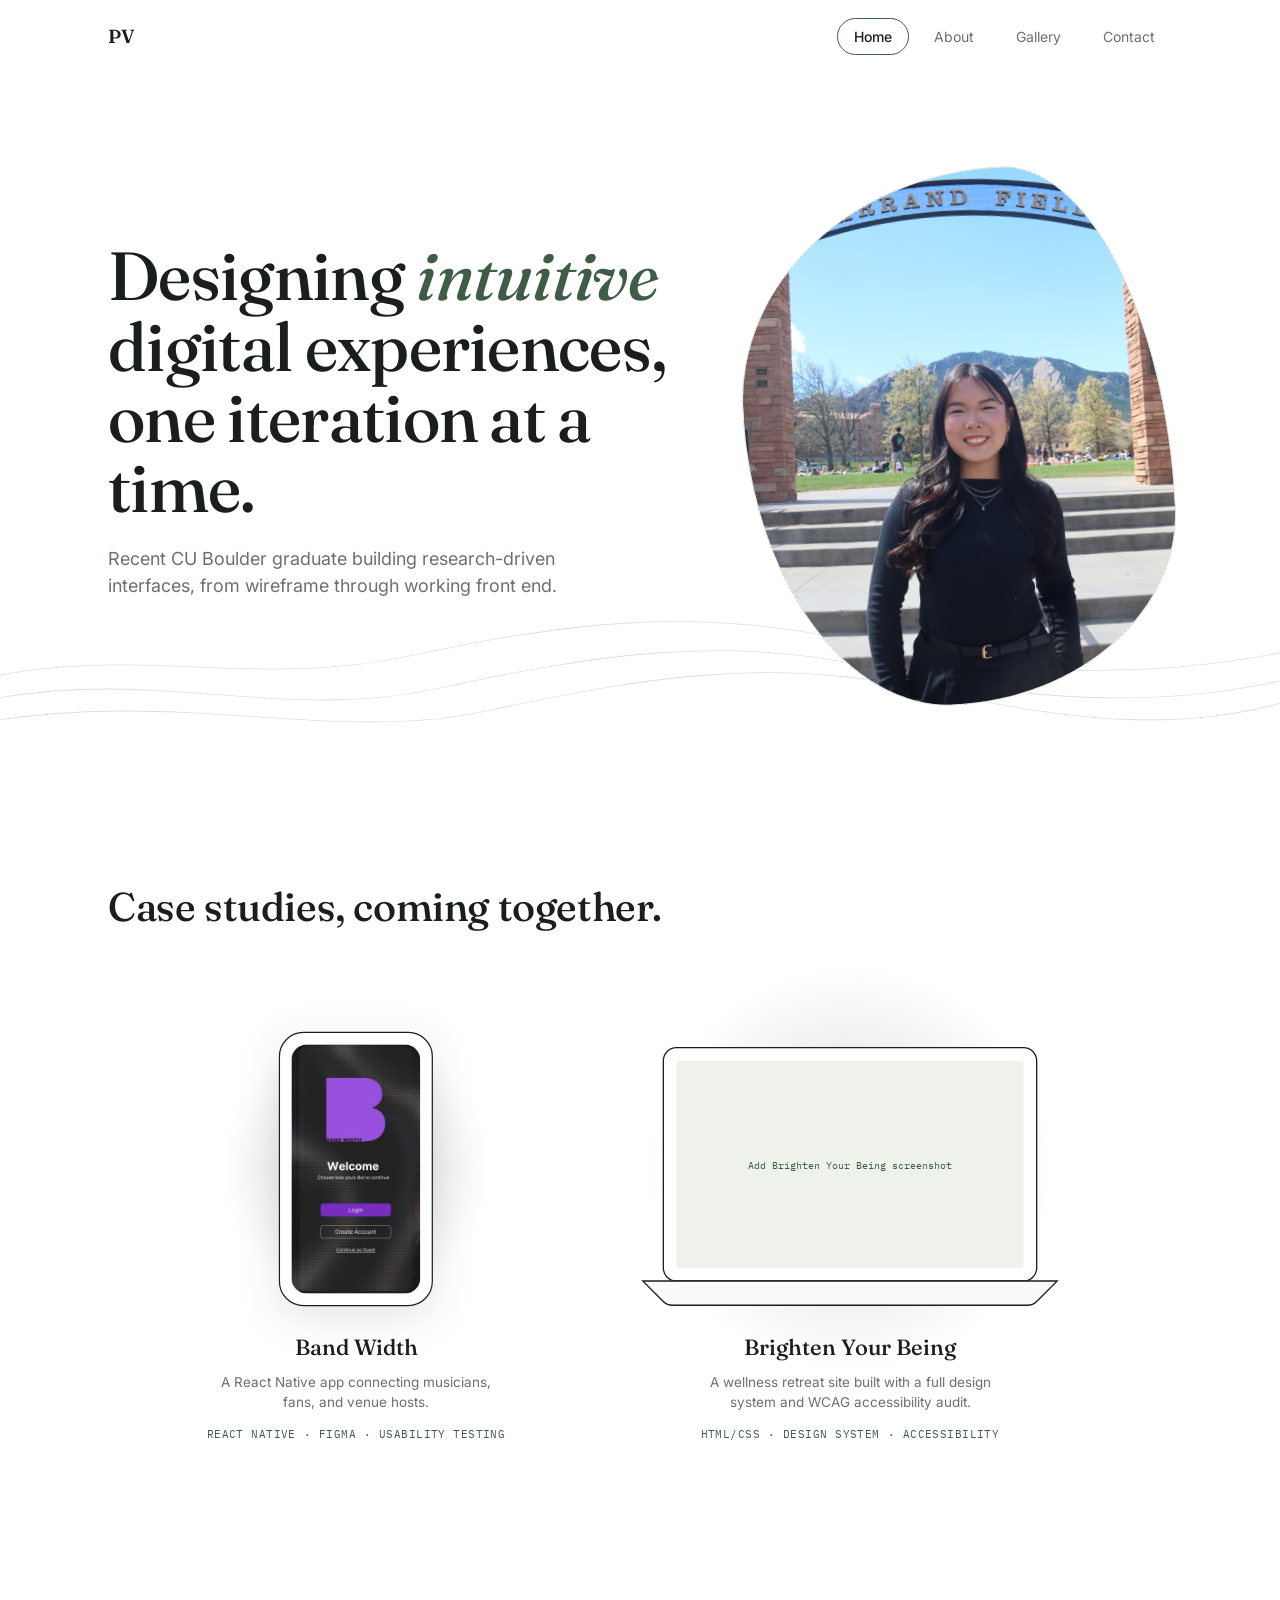
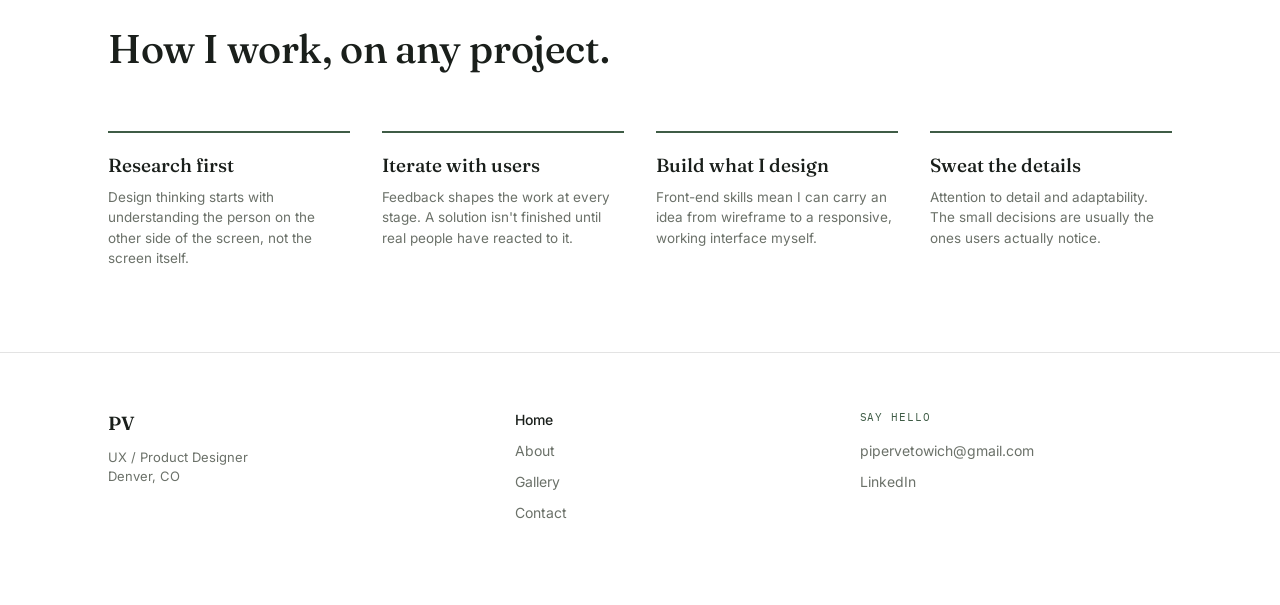
==== commit 5bb76088: "fixed" ====
--- a/index.html
+++ b/index.html
@@ -32,22 +32,19 @@
     <path d="M-10 360 C 140 300, 260 400, 380 340 S 600 240, 720 300 S 920 380, 1010 320" fill="none" stroke="currentColor" stroke-width="1.4"/>
     <path d="M-10 280 C 100 220, 200 300, 320 240 S 540 150, 660 210 S 880 290, 1010 230" fill="none" stroke="currentColor" stroke-width="1.4"/>
   </svg>
-  <div class="portfolio__glow" style="width:560px;height:560px;left:50%;top:8%;transform:translateX(-50%);"></div>
   <div class="portfolio__shell">
-    <!-- ⟵ ADD YOUR PHOTO — replace the placeholder <span> below with
-         <img src="your-photo.jpg" alt="Piper Vetowich" /> -->
+    
     <div class="portfolio__hero-layout">
       <div class="portfolio__hero-inner">
         <h1>Designing <em>intuitive</em> digital experiences, one iteration at a time.</h1>
         <p class="portfolio__hero-sub">
           Recent CU Boulder graduate building research-driven interfaces, from wireframe
-          to front end development.
+          through working front end.
         </p>
       </div>
       <div class="portfolio__hero-photo-wrap">
-        <div class="portfolio__glow" style="width:420px;height:420px;left:50%;top:50%;transform:translate(-50%,-50%);"></div>
         <div class="portfolio__hero-photo">
-          <img src="Piper_Vetowich.jpg" alt="Piper Vetowich" />
+           <img src="Piper_Vetowich.JPG" alt="Piper Vetowich" />
         </div>
       </div>
     </div>
@@ -59,18 +56,16 @@
   <div class="portfolio__shell">
     <div class="portfolio__section-head">
       <div>
-
         <h2>Case studies, coming together.</h2>
       </div>
     </div>
     <!-- ⟵ ADD YOUR APP SCREENSHOTS — replace the placeholder <rect>/<text> pairs inside
          each screen area below with an <image> tag, e.g.:
-         <image href="bandwidth-phone.jpg" x="18" y="18" width="150" height="290" preserveAspectRatio="xMidYMid slice" clip-path="url(#phoneScreenClip)" />
          <image href="brighten-your-being-laptop.jpg" x="54" y="34" width="372" height="222" preserveAspectRatio="xMidYMid slice" clip-path="url(#laptopScreenClip)" /> -->
     <div class="portfolio__devices">
-      <div class="portfolio__glow" style="width:820px;height:480px;left:50%;top:20%;transform:translate(-50%,-20%);"></div>
 
       <div class="portfolio__project-col">
+        <div class="portfolio__glow" style="width:280px;height:280px;left:50%;top:140px;transform:translate(-50%,-50%);"></div>
         <a class="portfolio__project-link" href="bandwidth.html">
           <div class="portfolio__device-frame">
             <svg class="portfolio__phone" viewBox="0 0 186 326" xmlns="http://www.w3.org/2000/svg">
@@ -81,14 +76,13 @@
               </defs>
               <rect class="portfolio__phone-frame" x="4" y="4" width="178" height="318" rx="28" />
               <rect class="portfolio__phone-screen-fill" x="18" y="18" width="150" height="290" rx="18" />
-           
-                <image href="bandwidth-phone.jpg" x="18" y="18" width="150" height="290" preserveAspectRatio="xMidYMid slice" clip-path="url(#phoneScreenClip)" />
-              </text>
+          
+                 <image href="bandwidth-phone.jpg" x="18" y="18" width="150" height="290" preserveAspectRatio="xMidYMid slice" clip-path="url(#phoneScreenClip)" />
             </svg>
           </div>
           <div class="portfolio__project-caption">
             <h3>Band Width</h3>
-            <p>A React Native app connecting musicians, fans, and venue hosts. Designed across 40+ Figma screens and validated with 27+ user survey responses and usability testing.</p>
+            <p>A React Native app connecting musicians, fans, and venue hosts. </p>
             <div class="portfolio__tags">
               <span class="portfolio__tag">React Native</span>
               <span class="portfolio__tag">Figma</span>
@@ -99,6 +93,7 @@
       </div>
 
       <div class="portfolio__project-col">
+        <div class="portfolio__glow" style="width:420px;height:420px;left:50%;top:140px;transform:translate(-50%,-50%);"></div>
         <a class="portfolio__project-link" href="brighten-your-being.html">
           <div class="portfolio__device-frame">
             <svg class="portfolio__laptop" viewBox="0 0 480 300" xmlns="http://www.w3.org/2000/svg">
@@ -117,7 +112,7 @@
           </div>
           <div class="portfolio__project-caption">
             <h3>Brighten Your Being</h3>
-            <p>An HTML wellness retreat site built with a full design system, WCAG accessibility audit, and Netlify deployment for an ongoing client relationship.</p>
+            <p>A wellness retreat site built with a full design system and WCAG accessibility audit.</p>
             <div class="portfolio__tags">
               <span class="portfolio__tag">HTML/CSS</span>
               <span class="portfolio__tag">Design system</span>
--- a/style.css
+++ b/style.css
@@ -13,10 +13,13 @@
 
 * { box-sizing: border-box; }
 
-html { scroll-behavior: smooth; }
+html { scroll-behavior: smooth; height: 100%; }
 
 body {
   margin: 0;
+  min-height: 100vh;
+  display: flex;
+  flex-direction: column;
   background: var(--pv-paper);
   color: var(--pv-ink);
   font-family: var(--pv-sans);
@@ -31,9 +34,6 @@
 .portfolio__shell { max-width: 1120px; margin: 0 auto; padding: 0 28px; }
 
 /* ---------- nav ---------- */
-.portfolio__nav {
-  border-bottom: 0px solid var(--pv-line);
-}
 .portfolio__nav-inner {
   display: flex; align-items: center; justify-content: space-between;
   padding: 18px 28px; max-width: 1120px; margin: 0 auto; gap: 20px;
@@ -98,7 +98,7 @@
 }
 .portfolio__hero-contour {
   position: absolute;
-  left: 50%; top: 46%;
+  left: 50%; top: 78%;
   width: 100vw;
   height: 220px;
   margin-left: -50vw;
@@ -155,7 +155,7 @@
   padding: 40px 0 8px;
   flex-wrap: wrap;
 }
-.portfolio__project-col { display: flex; flex-direction: column; align-items: center; }
+.portfolio__project-col { display: flex; flex-direction: column; align-items: center; position: relative; }
 .portfolio__device-frame {
   height: 280px; width: 100%;
   display: flex; align-items: flex-end; justify-content: center;
@@ -343,27 +343,16 @@
 
 /* ---------- contact ---------- */
 .portfolio__contact { position: relative; overflow: hidden; padding-bottom: 100px; }
-.portfolio__contact-inner {
-  display: grid; grid-template-columns: 1.05fr 0.95fr; gap: 56px; align-items: center; position: relative; z-index: 1;
-}
-.portfolio__contact-intro h2 {
-  font-family: var(--pv-serif); font-weight: 500; font-size: clamp(30px, 4.4vw, 46px);
-  margin: 18px 0 18px; letter-spacing: -0.01em;
-}
-.portfolio__contact-sub { font-size: 16px; color: var(--pv-ink-soft); max-width: 420px; margin: 0; }
-.portfolio__contact-card {
-  background: var(--pv-paper-raised); border: 1px solid var(--pv-line); border-radius: 18px;
-  padding: 36px; display: flex; flex-direction: column; gap: 22px;
-}
-.portfolio__contact-email { width: fit-content; }
-.portfolio__contact-links { display: flex; gap: 12px; flex-wrap: wrap; }
-.portfolio__contact-meta { display: flex; flex-direction: column; gap: 12px; padding-top: 20px; border-top: 1px solid var(--pv-line); }
-.portfolio__contact-meta-row { display: flex; justify-content: space-between; align-items: baseline; gap: 12px; }
-.portfolio__contact-meta-row span {
-  font-family: var(--pv-mono); font-size: 11px; text-transform: uppercase;
-  letter-spacing: 0.05em; color: var(--pv-ink-soft);
-}
-.portfolio__contact-meta-row strong { font-size: 13.5px; color: var(--pv-ink); font-weight: 500; }
+.portfolio__contact .portfolio__section-head { justify-content: center; text-align: center; }
+.portfolio__contact-note {
+  font-size: clamp(16px, 1.6vw, 18px); color: var(--pv-ink-soft);
+  max-width: 540px; margin: -28px auto 56px; text-align: center;
+}
+.portfolio__contact-layout {
+  display: flex; justify-content: center;
+}
+.portfolio__contact-layout .portfolio__grid { width: 100%; max-width: 640px; margin-top: -4px; }
+.portfolio__contact-photo-wrap { position: relative; }
 
 /* ---------- case study pages ---------- */
 .portfolio__case-back {
@@ -401,7 +390,7 @@
 .portfolio__case-nav a:hover { color: var(--pv-ink); }
 
 /* ---------- footer ---------- */
-.portfolio__footer { border-top: 1px solid var(--pv-line); padding: 56px 0 28px; margin-top: 20px; }
+.portfolio__footer { border-top: 1px solid var(--pv-line); padding: 56px 0 28px; margin-top: auto; }
 .portfolio__footer-inner {
   display: grid; grid-template-columns: 1.2fr 1fr 1fr; gap: 32px;
   padding-bottom: 32px; margin-bottom: 22px;
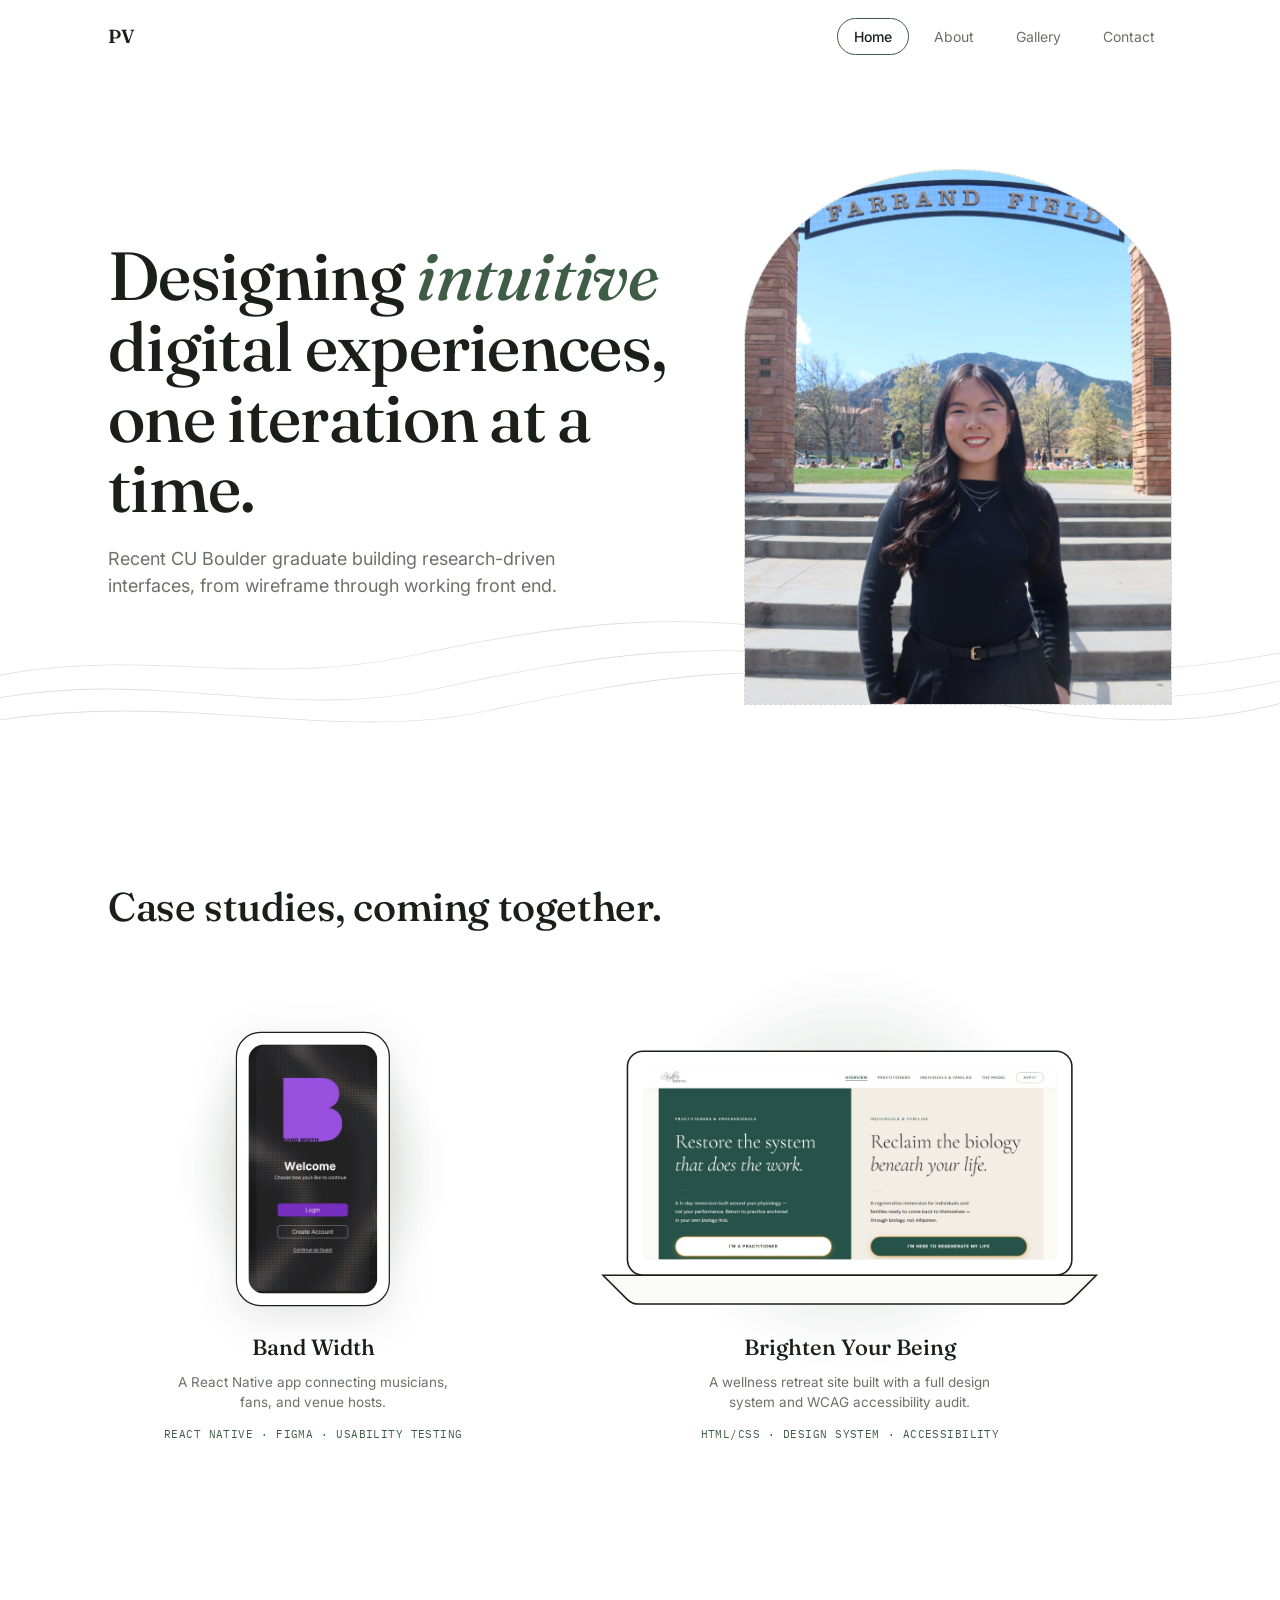
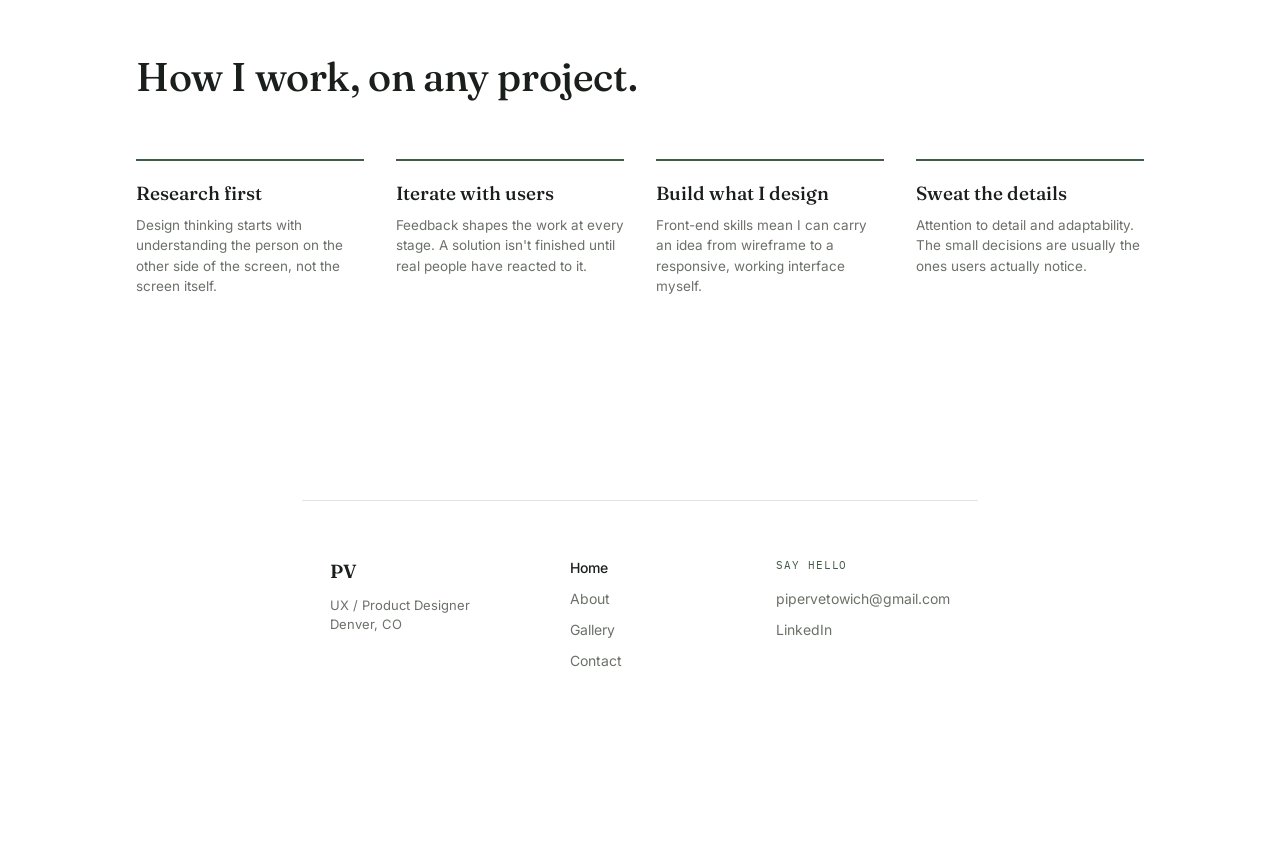
==== commit 0d23d0d3: "fixed" ====
--- a/index.html
+++ b/index.html
@@ -59,9 +59,7 @@
         <h2>Case studies, coming together.</h2>
       </div>
     </div>
-    <!-- ⟵ ADD YOUR APP SCREENSHOTS — replace the placeholder <rect>/<text> pairs inside
-         each screen area below with an <image> tag, e.g.:
-         <image href="brighten-your-being-laptop.jpg" x="54" y="34" width="372" height="222" preserveAspectRatio="xMidYMid slice" clip-path="url(#laptopScreenClip)" /> -->
+   
     <div class="portfolio__devices">
 
       <div class="portfolio__project-col">
@@ -92,38 +90,33 @@
         </a>
       </div>
 
-      <div class="portfolio__project-col">
-        <div class="portfolio__glow" style="width:420px;height:420px;left:50%;top:140px;transform:translate(-50%,-50%);"></div>
-        <a class="portfolio__project-link" href="brighten-your-being.html">
-          <div class="portfolio__device-frame">
-            <svg class="portfolio__laptop" viewBox="0 0 480 300" xmlns="http://www.w3.org/2000/svg">
-              <defs>
-                <clipPath id="laptopScreenClip">
-                  <rect x="54" y="34" width="372" height="222" rx="4" />
-                </clipPath>
-              </defs>
-              <rect class="portfolio__laptop-frame" x="40" y="20" width="400" height="250" rx="14" />
-              <rect class="portfolio__laptop-screen-fill" x="54" y="34" width="372" height="222" rx="4" />
-              <text x="240" y="150" text-anchor="middle" font-family="IBM Plex Mono, monospace" font-size="11" fill="#3f5c46">
-                Add Brighten Your Being screenshot
-              </text>
-              <path class="portfolio__laptop-base" d="M18 270 L462 270 L440 292 Q436 296 430 296 L50 296 Q44 296 40 292 Z" />
-            </svg>
-          </div>
-          <div class="portfolio__project-caption">
-            <h3>Brighten Your Being</h3>
-            <p>A wellness retreat site built with a full design system and WCAG accessibility audit.</p>
-            <div class="portfolio__tags">
-              <span class="portfolio__tag">HTML/CSS</span>
-              <span class="portfolio__tag">Design system</span>
-              <span class="portfolio__tag">Accessibility</span>
-            </div>
-          </div>
-        </a>
-      </div>
+     <div class="portfolio__project-col">
+  <div class="portfolio__glow" style="width:420px;height:420px;left:50%;top:140px;transform:translate(-50%,-50%);"></div>
+  <a class="portfolio__project-link" href="brighten-your-being.html">
+    <div class="portfolio__device-frame">
+      <svg class="portfolio__laptop" viewBox="0 0 480 252" xmlns="http://www.w3.org/2000/svg">
+        <defs>
+          <clipPath id="laptopScreenClip">
+            <rect x="54" y="34" width="372" height="173.56" rx="4" />
+          </clipPath>
+        </defs>
+        <rect class="portfolio__laptop-frame" x="40" y="20" width="400" height="201.56" rx="14" />
+        <rect class="portfolio__laptop-screen-fill" x="54" y="34" width="372" height="173.56" rx="4" />
+        <image href="BYB-Home-Page.jpg" x="54" y="34" width="372" height="173.56" preserveAspectRatio="xMidYMid slice" clip-path="url(#laptopScreenClip)" />
+        <path class="portfolio__laptop-base" d="M18 221.56 L462 221.56 L440 243.56 Q436 247.56 430 247.56 L50 247.56 Q44 247.56 40 243.56 Z" />
+      </svg>
+    </div>
+  </a>
+  <div class="portfolio__project-caption">
+    <h3>Brighten Your Being</h3>
+    <p>A wellness retreat site built with a full design system and WCAG accessibility audit.</p>
+    <div class="portfolio__tags">
+      <span class="portfolio__tag">HTML/CSS</span>
+      <span class="portfolio__tag">Design system</span>
+      <span class="portfolio__tag">Accessibility</span>
     </div>
   </div>
-</section>
+</div>
 
 <!-- APPROACH -->
 <section class="portfolio__section" id="approach">
--- a/style.css
+++ b/style.css
@@ -64,17 +64,15 @@
 .portfolio__hero-photo {
   position: relative;
   aspect-ratio: 4 / 5;
-  border-radius: 63% 37% 54% 46% / 43% 65% 35% 57%;
+  border-radius: 50% 50% 0 0 / 32% 32% 0 0;
   border: 1px dashed var(--pv-line);
   background: var(--pv-accent-soft);
   display: flex; align-items: center; justify-content: center;
   overflow: hidden;
-  transform: rotate(-3deg);
-  transition: transform 0.4s ease, border-radius 0.4s ease;
+  transition: transform 0.4s ease;
 }
 .portfolio__hero-photo:hover {
-  transform: rotate(0deg);
-  border-radius: 46% 54% 37% 63% / 57% 35% 65% 43%;
+  transform: translateY(-4px);
 }
 .portfolio__hero-photo::before {
   content: '';
@@ -82,9 +80,8 @@
   inset: -18px;
   border: 1.4px solid var(--pv-accent);
   opacity: 0.35;
-  border-radius: 46% 54% 37% 63% / 57% 35% 65% 43%;
+  border-radius: 50% 50% 0 0 / 30% 30% 0 0;
   z-index: -1;
-  transition: border-radius 0.4s ease;
 }
 .portfolio__hero-photo img { width: 100%; height: 100%; object-fit: cover; }
 .portfolio__hero-photo span {
@@ -365,14 +362,14 @@
   font-family: var(--pv-serif); font-weight: 500; font-size: clamp(34px, 5.2vw, 56px);
   margin: 14px 0 16px; letter-spacing: -0.01em;
 }
-.portfolio__case-sub { font-size: 17px; color: var(--pv-ink-soft); max-width: 620px; margin: 0 0 36px; }
+.portfolio__case-sub { font-size: 17px; color: var(--pv-ink-soft); max-width: 100%; margin: 0 0 36px; }
 .portfolio__case-banner {
   aspect-ratio: 16 / 7; border-radius: 18px; border: 1px dashed var(--pv-line);
   background: var(--pv-accent-soft); display: flex; align-items: center; justify-content: center;
   margin: 8px 0 72px;
 }
 .portfolio__case-banner span { font-family: var(--pv-mono); font-size: 13px; color: var(--pv-accent); }
-.portfolio__case-block { max-width: 680px; margin-bottom: 72px; }
+.portfolio__case-block { max-width: 100%; margin-bottom: 72px; }
 .portfolio__case-block h2 {
   font-family: var(--pv-serif); font-weight: 500; font-size: clamp(24px, 3vw, 32px);
   margin: 0 0 18px; letter-spacing: -0.01em;
